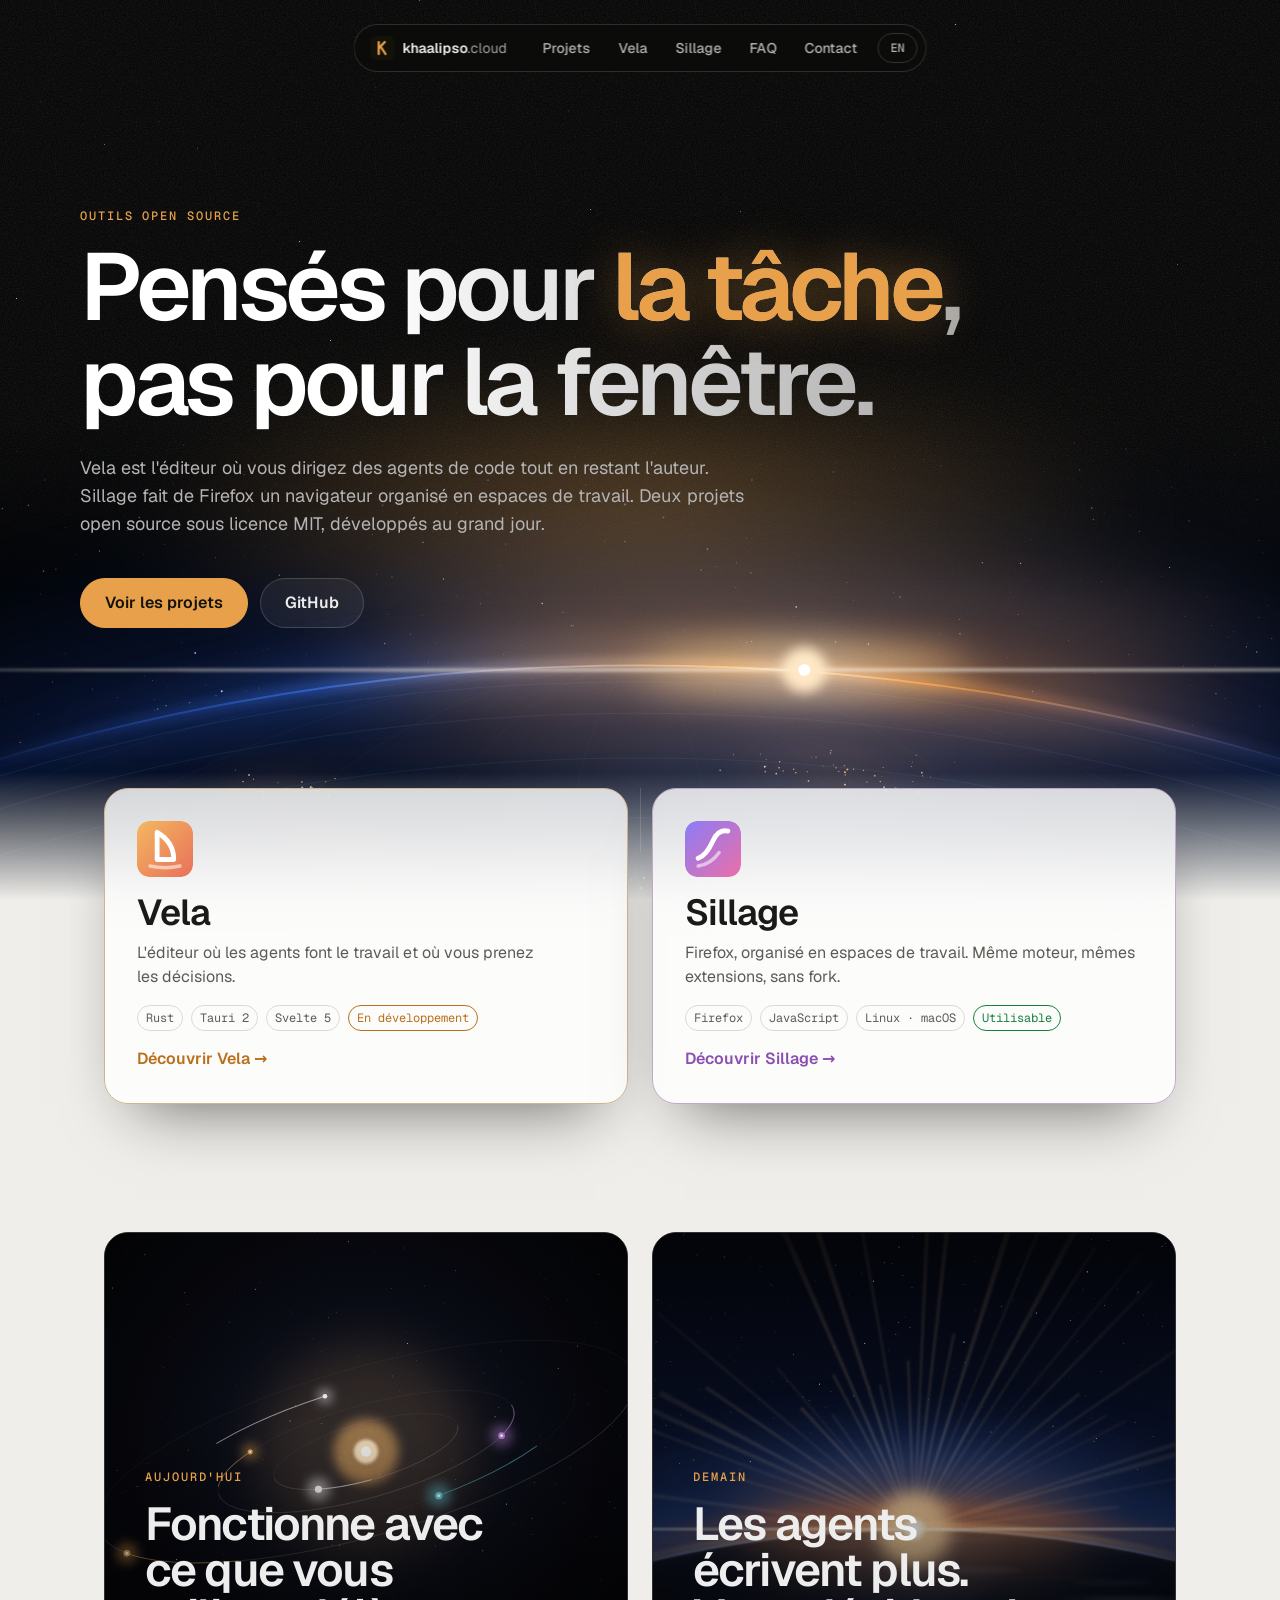
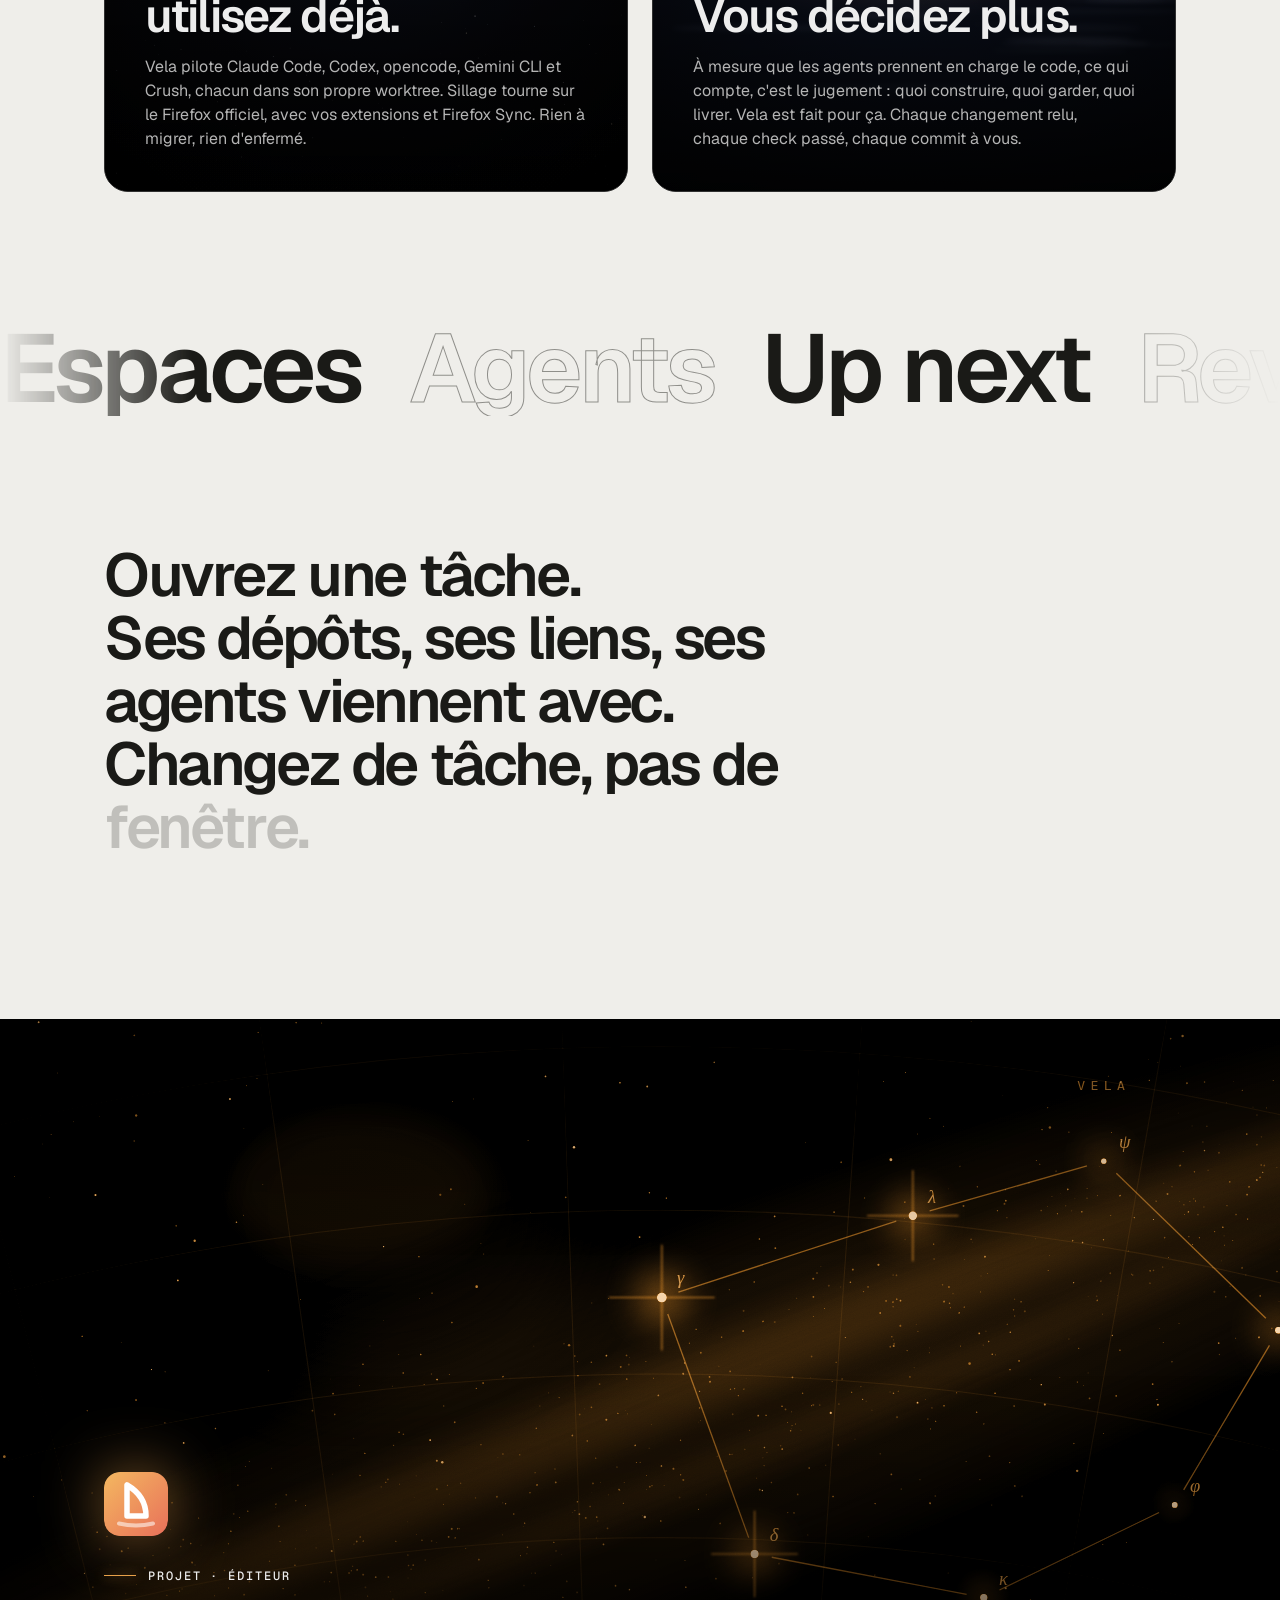
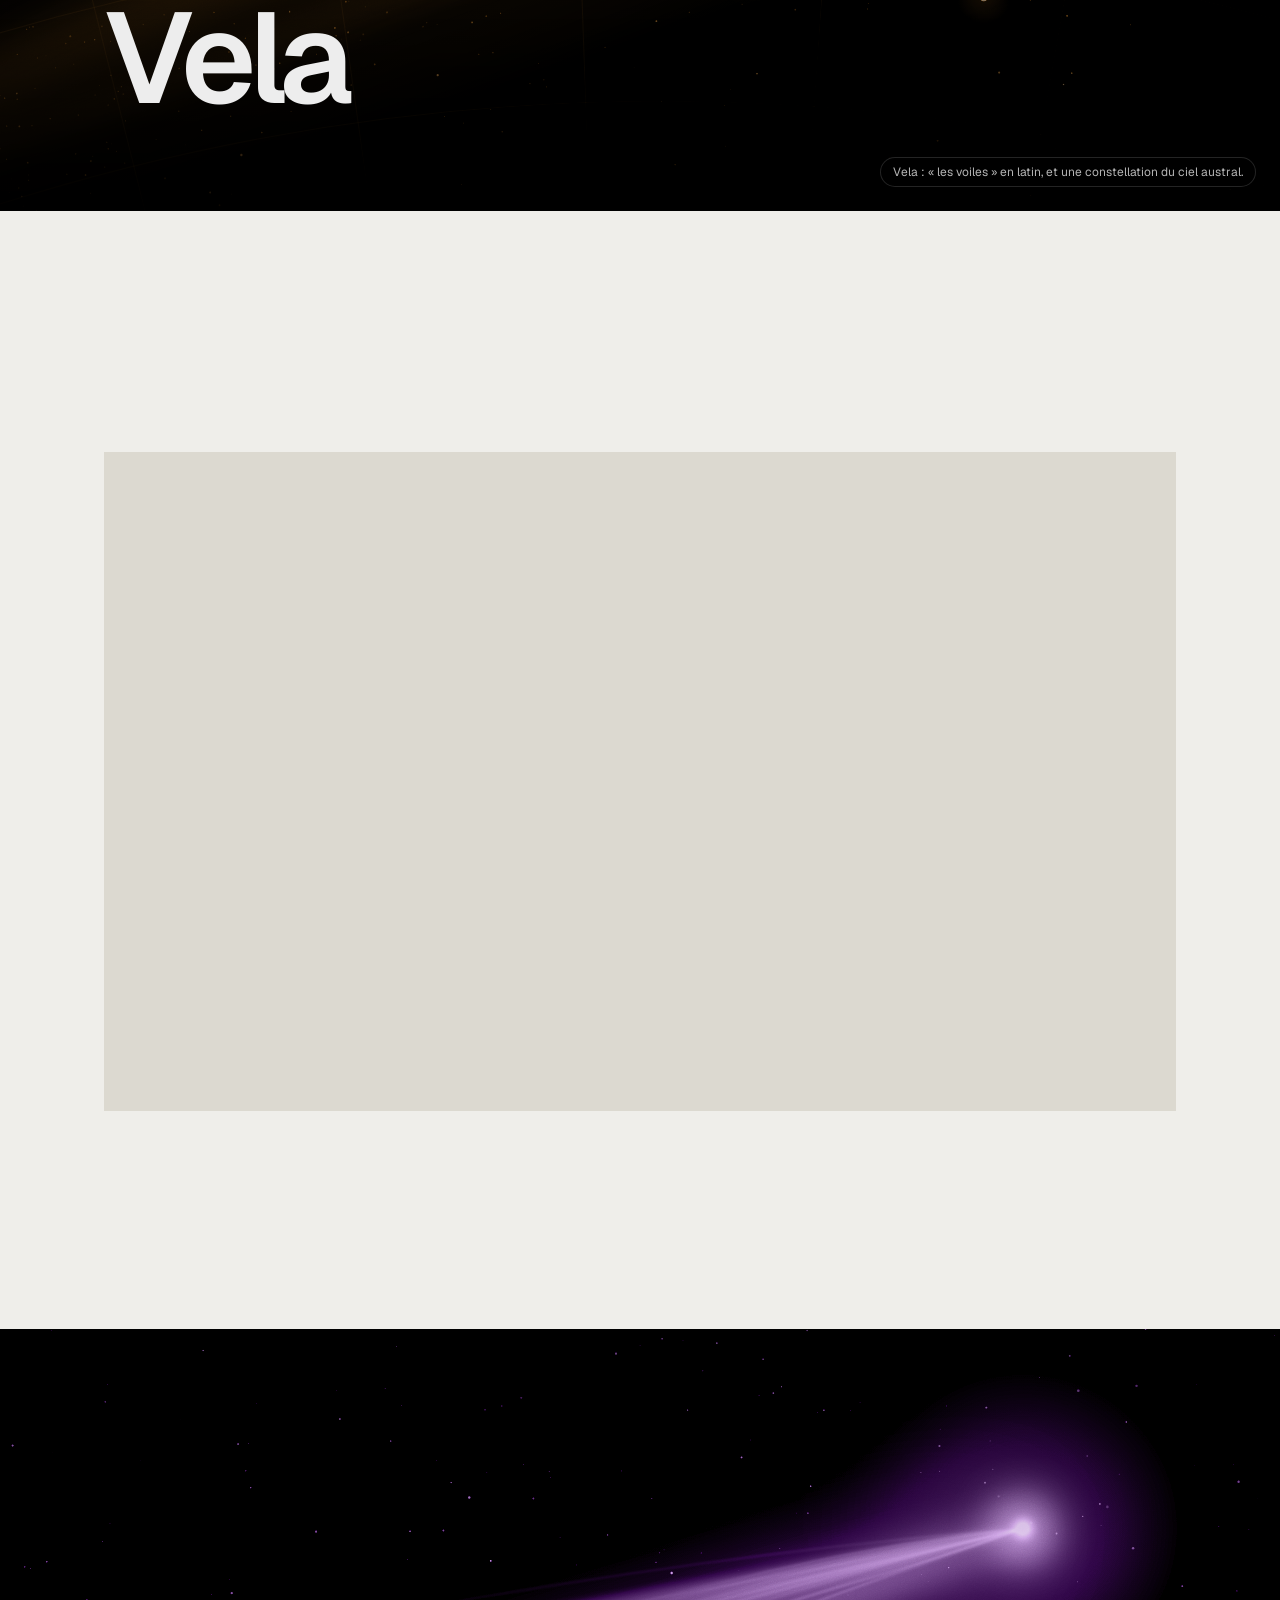
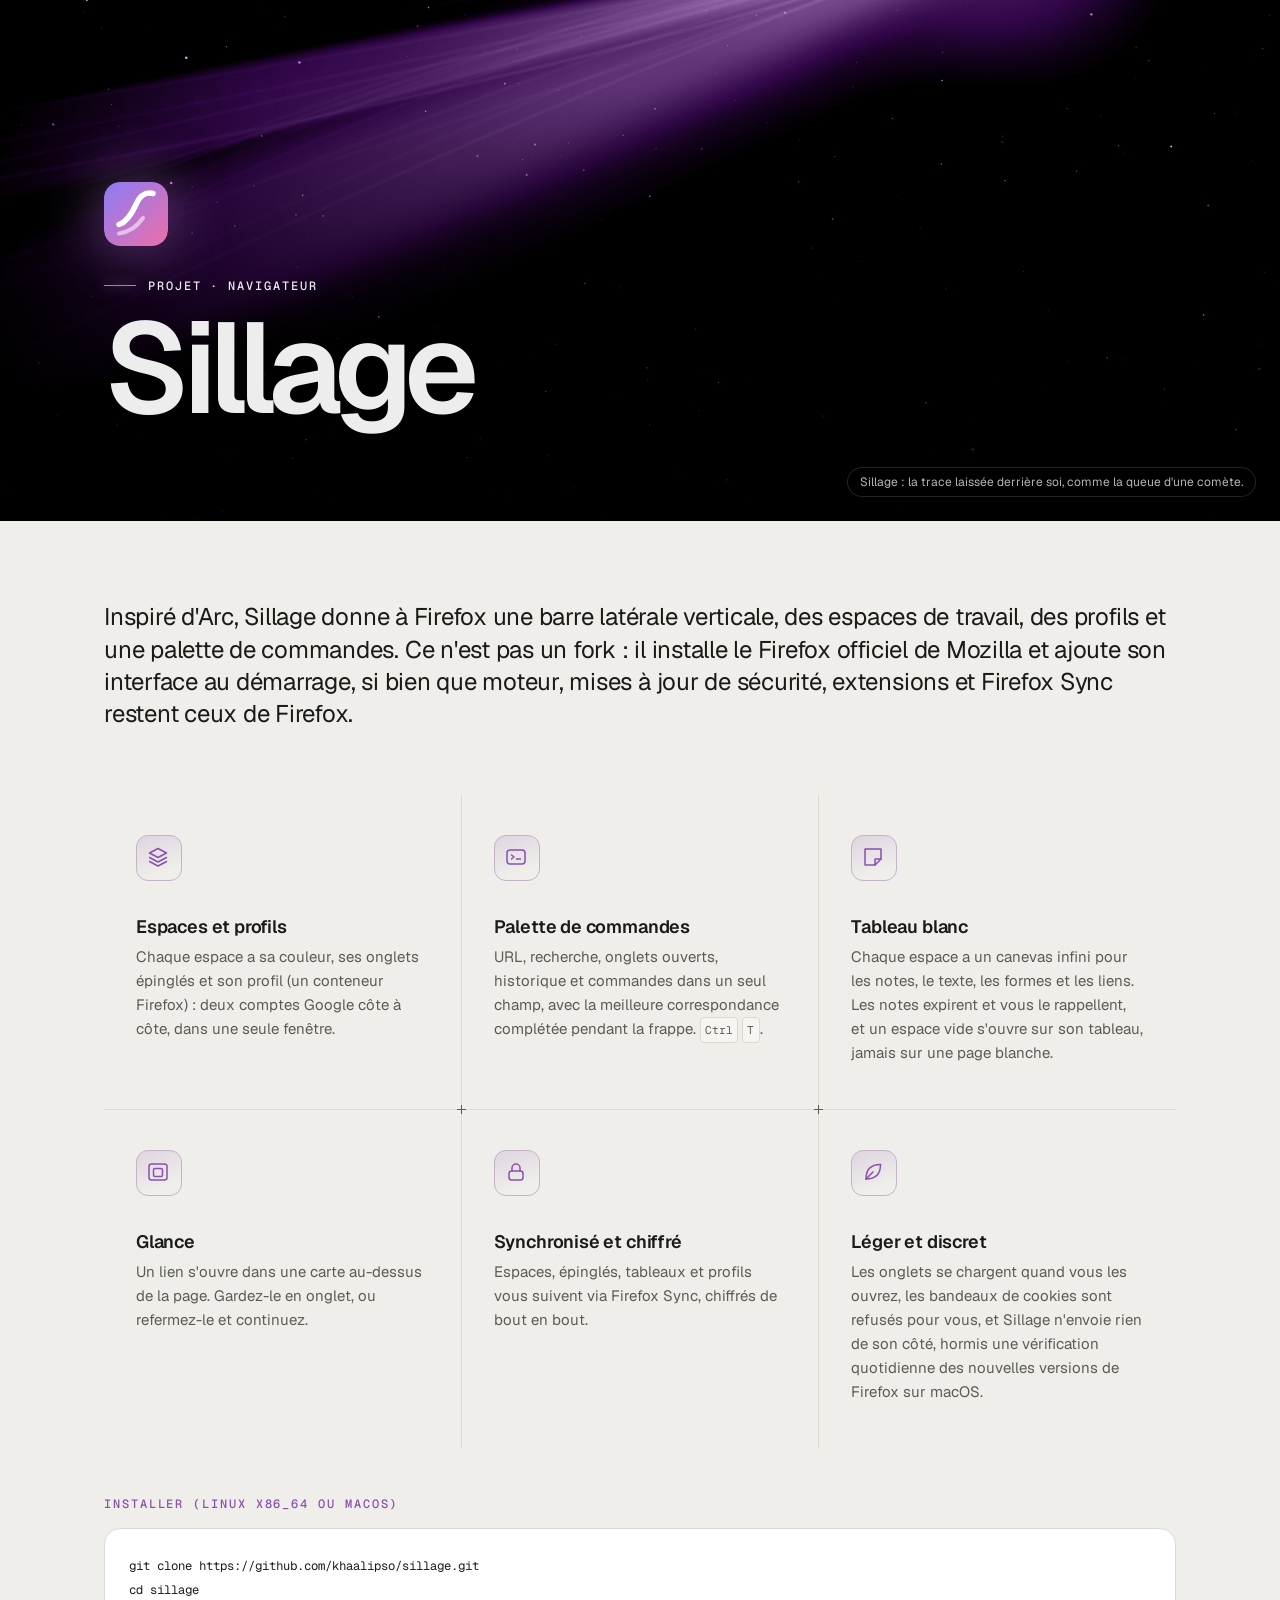
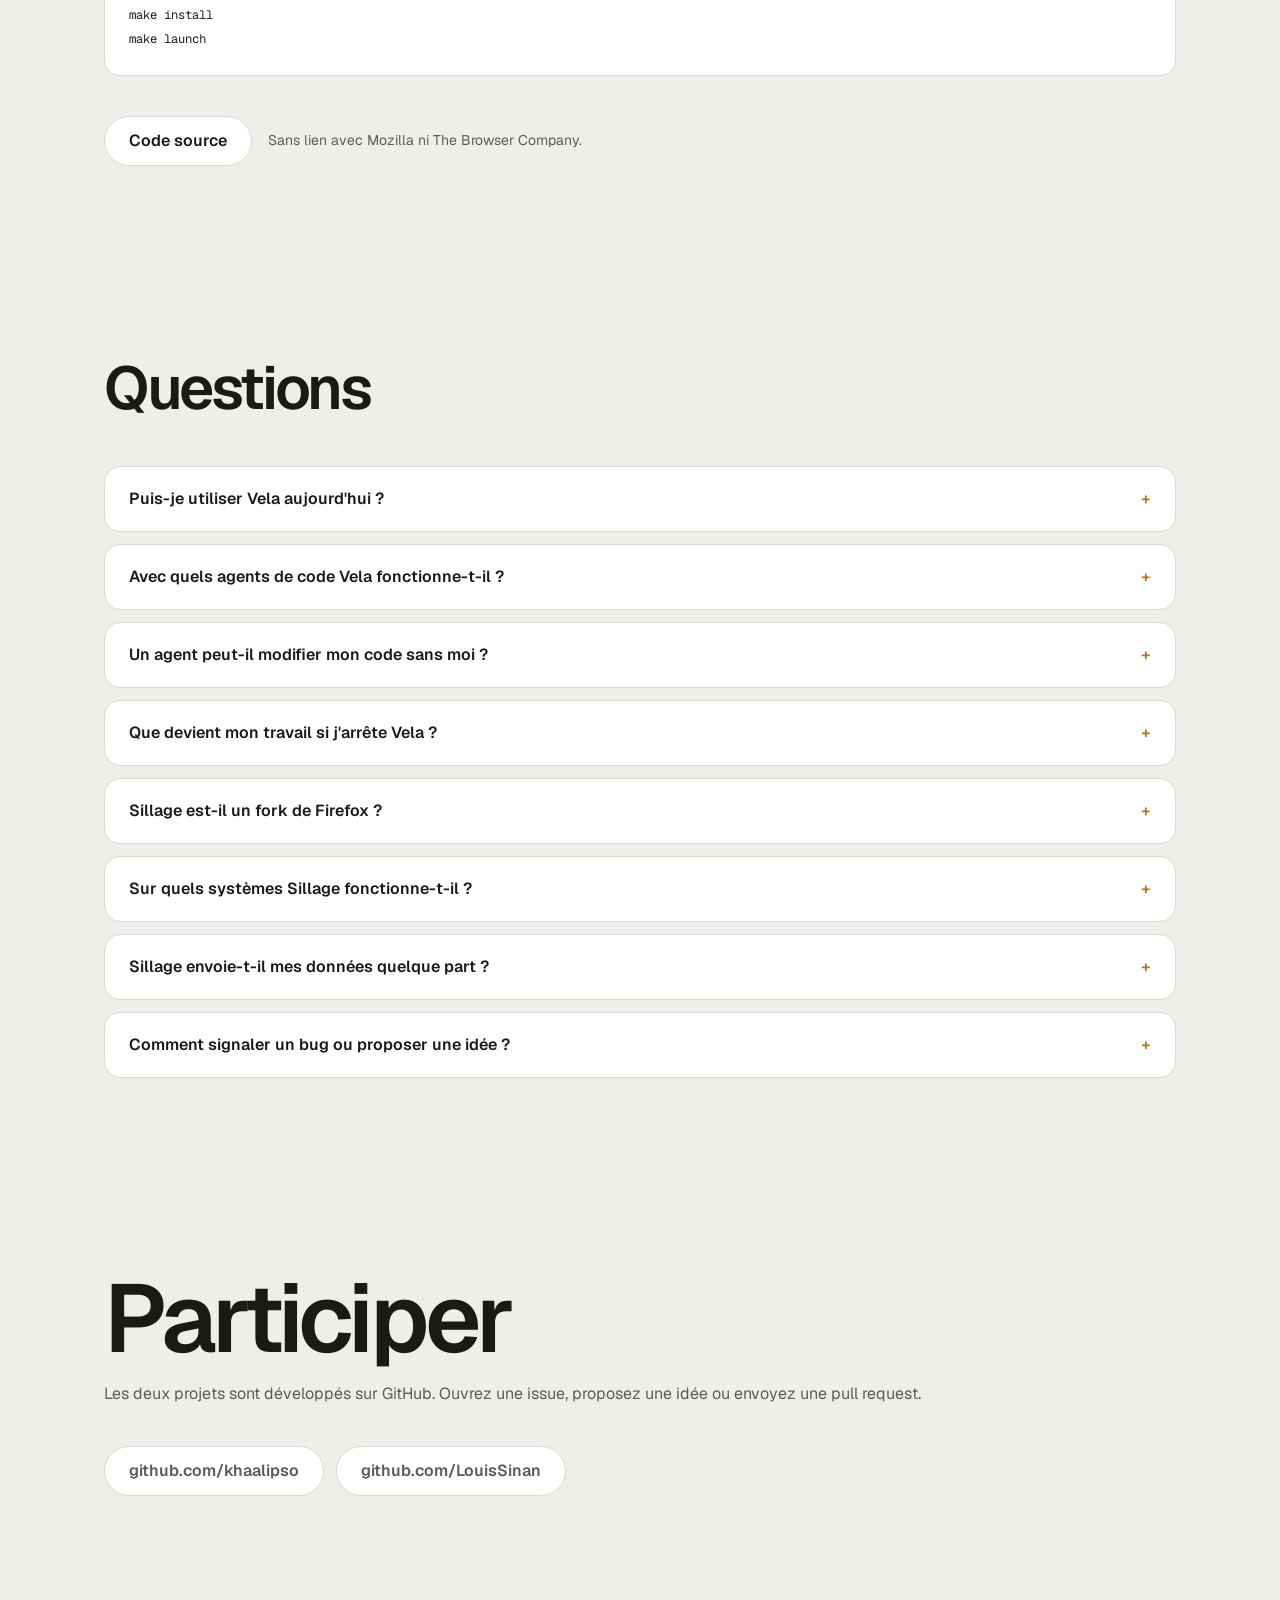
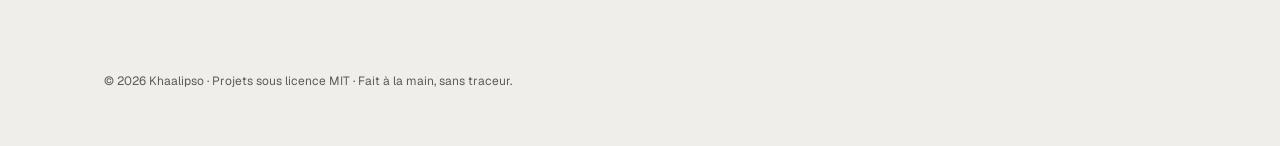
==== fr/index.html @ 31056031 "Site khaalipso.cloud : page EN/FR, 404, styles et assets Co-authored-by: factory-droid[bot] <1389335" ====
<!doctype html>
<html lang="fr">
<head>
  <meta charset="utf-8">
  <meta name="viewport" content="width=device-width, initial-scale=1">
  <title>Khaalipso — Vela et Sillage</title>
  <meta name="description" content="Vela, l'éditeur où vous dirigez des agents de code tout en restant l'auteur, et Sillage, Firefox organisé en espaces de travail. Open source, sous licence MIT.">
  <meta name="color-scheme" content="dark light">
  <meta property="og:title" content="Khaalipso">
  <meta property="og:description" content="Des outils pensés pour la tâche, pas pour la fenêtre.">
  <meta property="og:url" content="https://khaalipso.cloud/fr/">
  <meta property="og:type" content="website">
  <meta property="og:locale" content="fr_FR">
  <link rel="alternate" hreflang="en" href="https://khaalipso.cloud/">
  <link rel="alternate" hreflang="fr" href="https://khaalipso.cloud/fr/">
  <link rel="alternate" hreflang="x-default" href="https://khaalipso.cloud/">
  <link rel="icon" href="../assets/favicon.svg" type="image/svg+xml">
  <link rel="preload" href="../assets/fonts/geist.woff2" as="font" type="font/woff2" crossorigin>
  <link rel="stylesheet" href="../style.css">
  <script src="../assets/motion.js" defer></script>
  <script type="application/ld+json">
  {
    "@context": "https://schema.org",
    "@type": "FAQPage",
    "mainEntity": [
      {
        "@type": "Question",
        "name": "Puis-je utiliser Vela aujourd'hui ?",
        "acceptedAnswer": {
          "@type": "Answer",
          "text": "Pas encore. Vela est en construction et n'a pas de version publiée. Le code source est sur GitHub."
        }
      },
      {
        "@type": "Question",
        "name": "Avec quels agents de code Vela fonctionne-t-il ?",
        "acceptedAnswer": {
          "@type": "Answer",
          "text": "Claude Code, Codex, opencode, Gemini CLI et Crush. Vela pilote ces outils existants et s'occupe de tout ce qu'il y a autour : worktrees, revue, checks et commits."
        }
      },
      {
        "@type": "Question",
        "name": "Un agent peut-il modifier mon code sans moi ?",
        "acceptedAnswer": {
          "@type": "Answer",
          "text": "Non. Les agents travaillent dans leur propre worktree et proposent des hunks. Vous acceptez, rejetez ou modifiez chacun d'eux avant qu'il n'arrive dans le vôtre."
        }
      },
      {
        "@type": "Question",
        "name": "Que devient mon travail si j'arrête Vela ?",
        "acceptedAnswer": {
          "@type": "Answer",
          "text": "Rien n'est perdu. Les espaces sont des branches et des git worktree standards : n'importe quel outil git sait les lire."
        }
      },
      {
        "@type": "Question",
        "name": "Sillage est-il un fork de Firefox ?",
        "acceptedAnswer": {
          "@type": "Answer",
          "text": "Non. Sillage installe un Firefox officiel non modifié et injecte son interface au démarrage. Moteur, mises à jour de sécurité, extensions et Firefox Sync restent ceux de Mozilla."
        }
      },
      {
        "@type": "Question",
        "name": "Sur quels systèmes Sillage fonctionne-t-il ?",
        "acceptedAnswer": {
          "@type": "Answer",
          "text": "Linux x86_64 et macOS."
        }
      },
      {
        "@type": "Question",
        "name": "Sillage envoie-t-il mes données quelque part ?",
        "acceptedAnswer": {
          "@type": "Answer",
          "text": "Vos espaces et tableaux sont stockés dans votre profil Firefox. Sillage ne fait aucune requête réseau propre, hormis les suggestions de votre moteur de recherche par défaut (si elles sont activées dans Firefox), Firefox Sync quand vous êtes connecté et, sur macOS, une vérification quotidienne des nouvelles versions de Firefox."
        }
      },
      {
        "@type": "Question",
        "name": "Comment signaler un bug ou proposer une idée ?",
        "acceptedAnswer": {
          "@type": "Answer",
          "text": "Ouvrez une issue sur khaalipso/vela ou khaalipso/sillage. Les contributions sont les bienvenues."
        }
      }
    ]
  }
  </script>
</head>
<body>
  <a class="skip" href="#projets">Aller aux projets</a>

  <header class="top">
    <a class="brand" href="#" aria-label="Khaalipso, accueil">
      <img src="../assets/favicon.svg" alt="" width="24" height="24">
      <span>khaalipso<span class="dim">.cloud</span></span>
    </a>
    <nav aria-label="Sections">
      <a href="#projets">Projets</a>
      <a href="#vela">Vela</a>
      <a href="#sillage">Sillage</a>
      <a href="#faq">FAQ</a>
      <a href="#contact">Contact</a>
      <a class="lang" href="../" hreflang="en" lang="en" title="Read in English">EN</a>
    </nav>
  </header>

  <main>
    <section class="hero">
      <div class="sky" aria-hidden="true">
        <span class="stars"></span>
        <span class="stars far"></span>
        <picture data-speed=".25">
          <img src="../assets/img/horizon.svg" alt="" width="1920" height="1080" fetchpriority="high" decoding="async">
        </picture>
        <span class="glow"></span>
      </div>
      <div class="hero-copy">
        <p class="eyebrow">Outils open source</p>
        <h1>Pensés pour <em>la tâche</em>, pas pour la fenêtre.</h1>
        <p class="lead">Vela est l'éditeur où vous dirigez des agents de code tout en restant l'auteur. Sillage
          fait de Firefox un navigateur organisé en espaces de travail. Deux projets open source sous
          licence MIT, développés au grand jour.</p>
        <div class="actions">
          <a class="btn primary" href="#projets">Voir les projets</a>
          <a class="btn" href="https://github.com/khaalipso">GitHub</a>
        </div>
      </div>
      <span class="cue" aria-hidden="true"></span>
    </section>

    <section id="projets" class="projects" aria-label="Projets">
      <article class="card vela-card">
        <img src="../assets/vela.svg" alt="" width="56" height="56">
        <div>
          <h2>Vela</h2>
          <p>L'éditeur où les agents font le travail et où vous prenez les décisions.</p>
          <p class="tags"><span>Rust</span><span>Tauri 2</span><span>Svelte 5</span><span class="status">En développement</span></p>
        </div>
        <a class="more" href="#vela">Découvrir Vela <span aria-hidden="true">→</span></a>
      </article>
      <article class="card sillage-card">
        <img src="../assets/sillage.svg" alt="" width="56" height="56">
        <div>
          <h2>Sillage</h2>
          <p>Firefox, organisé en espaces de travail. Même moteur, mêmes extensions, sans fork.</p>
          <p class="tags"><span>Firefox</span><span>JavaScript</span><span>Linux · macOS</span><span class="status ok">Utilisable</span></p>
        </div>
        <a class="more" href="#sillage">Découvrir Sillage <span aria-hidden="true">→</span></a>
      </article>
    </section>

    <section class="duo" aria-label="Aujourd'hui et demain">
      <article class="moment">
        <figure class="shot">
          <picture>
            <img src="../assets/img/orbits.svg" alt="Des petits astres en orbite autour d'un cœur lumineux, chacun sur sa trajectoire" width="1200" height="1200" loading="lazy" decoding="async">
          </picture>
        </figure>
        <div>
          <p class="eyebrow">Aujourd'hui</p>
          <h2>Fonctionne avec ce que vous utilisez déjà.</h2>
          <p>Vela pilote Claude Code, Codex, opencode, Gemini CLI et Crush, chacun dans son propre worktree. Sillage tourne sur le Firefox officiel, avec vos extensions et Firefox Sync. Rien à migrer, rien d'enfermé.</p>
        </div>
      </article>
      <article class="moment">
        <figure class="shot">
          <picture>
            <img src="../assets/img/dawn.svg" alt="Le Soleil se lève sur l'horizon d'une planète, ses rayons en éventail" width="1200" height="1200" loading="lazy" decoding="async">
          </picture>
        </figure>
        <div>
          <p class="eyebrow">Demain</p>
          <h2>Les agents écrivent plus. Vous décidez plus.</h2>
          <p>À mesure que les agents prennent en charge le code, ce qui compte, c'est le jugement&nbsp;: quoi construire, quoi garder, quoi livrer. Vela est fait pour ça. Chaque changement relu, chaque check passé, chaque commit à vous.</p>
        </div>
      </article>
    </section>

    <div class="marquee" aria-hidden="true">
      <div class="track"><span>Espaces</span><span class="outline">Agents</span><span>Up next</span><span class="outline">Revue</span><span>Commits</span><span class="outline">Profils</span><span>Tableau blanc</span><span class="outline">Glance</span><span>Sync</span></div>
      <div class="track"><span>Espaces</span><span class="outline">Agents</span><span>Up next</span><span class="outline">Revue</span><span>Commits</span><span class="outline">Profils</span><span>Tableau blanc</span><span class="outline">Glance</span><span>Sync</span></div>
    </div>

    <section class="tagline" aria-label="Devise">
      <p><span style="--i:0">Ouvrez</span> <span style="--i:1">une</span> <span style="--i:2">tâche.</span><br>
        <span style="--i:3">Ses</span> <span style="--i:4">dépôts,</span> <span style="--i:5">ses</span> <span style="--i:6">liens,</span> <span style="--i:7">ses</span> <span style="--i:8">agents</span> <span style="--i:9">viennent</span> <span style="--i:10">avec.</span><br>
        <span style="--i:11">Changez</span> <span style="--i:12">de</span> <span style="--i:13">tâche,</span> <span style="--i:14">pas</span> <span style="--i:15">de</span> <span style="--i:16">fenêtre.</span></p>
    </section>

    <section id="vela" class="project vela">
      <div class="stage">
        <picture data-speed=".1" aria-hidden="true">
          <img src="../assets/img/vela-sky.svg" alt="" width="1600" height="900" loading="lazy" decoding="async">
        </picture>
        <div class="stage-copy">
          <img src="../assets/vela.svg" alt="" width="64" height="64">
          <p class="eyebrow">Projet · éditeur</p>
          <h2>Vela</h2>
        </div>
        <p class="credit">Vela&nbsp;: «&nbsp;les voiles&nbsp;» en latin, et une constellation du ciel austral.</p>
      </div>

      <p class="lead">Les agents écrivent une part croissante du code. Vela est l'endroit où vous les faites
            travailler&nbsp;: un <strong>espace</strong> par tâche, avec ses dépôts, ses liens et ses
            agents, chacun dans son propre worktree. Ils proposent, vous décidez, et rien n'atteint
            votre code sans vous.</p>

      <ul class="features">
        <li>
          <h3>Les agents proposent, vous décidez</h3>
          <p>Chaque agent travaille dans son propre worktree et propose des hunks. Vous acceptez,
            rejetez ou modifiez chacun&nbsp;: vous restez l'auteur de chaque ligne livrée.</p>
        </li>
        <li>
          <h3>Tous vos agents, un seul cockpit</h3>
          <p>Claude Code, Codex, opencode, Gemini CLI, Crush&nbsp;: gardez ceux que vous utilisez. Vela
            s'occupe de tout ce qu'il y a autour&nbsp;: worktrees, revue, checks, commits.</p>
        </li>
        <li>
          <h3>«&nbsp;Up next&nbsp;»</h3>
          <p>Vela affiche toujours l'action la plus utile&nbsp;: répondre à un agent, relire une
            proposition, committer. <kbd>Entrée</kbd> la lance.</p>
        </li>
        <li>
          <h3>Pensé pour les devs</h3>
          <p>Clavier d'abord&nbsp;: chaque action a sa touche, <kbd>Ctrl</kbd> <kbd>K</kbd> mène partout,
            <kbd>Ctrl</kbd> <kbd>P</kbd> ouvre n'importe quel fichier. Git tourne comme dans votre terminal, avec vos
            hooks et votre config.</p>
        </li>
        <li>
          <h3>Une revue qui vérifie pour vous</h3>
          <p>Fichiers indexés, diff et checks (hooks, lint, types, tests) dans une seule vue. Les
            checks se relancent seuls quand l'index change, et jamais deux fois sur le même arbre.</p>
        </li>
        <li>
          <h3>Des commits qui se lisent</h3>
          <p>Vela propose les commits&nbsp;: type et scope conventionnels déduits du diff, un découpage
            quand un diff en cache trois, le ticket en pied de message.</p>
        </li>
      </ul>

      <p class="links">
        <a class="btn" href="https://github.com/khaalipso/vela">Code source</a>
        <span class="note">En développement actif, pas encore de version publiée. Suivez l'avancée sur GitHub.</span>
      </p>
    </section>

    <section id="sillage" class="project sillage">
      <div class="stage">
        <picture data-speed=".1" aria-hidden="true">
          <img src="../assets/img/comet.svg" alt="" width="1600" height="1000" loading="lazy" decoding="async">
        </picture>
        <div class="stage-copy">
          <img src="../assets/sillage.svg" alt="" width="64" height="64">
          <p class="eyebrow">Projet · navigateur</p>
          <h2>Sillage</h2>
        </div>
        <p class="credit">Sillage&nbsp;: la trace laissée derrière soi, comme la queue d'une comète.</p>
      </div>

      <p class="lead">Inspiré d'Arc, Sillage donne à Firefox une barre latérale verticale, des espaces de
            travail, des profils et une palette de commandes. Ce n'est pas un fork&nbsp;: il installe le
            Firefox officiel de Mozilla et ajoute son interface au démarrage, si bien que moteur, mises
            à jour de sécurité, extensions et Firefox Sync restent ceux de Firefox.</p>

      <ul class="features">
        <li>
          <h3>Espaces et profils</h3>
          <p>Chaque espace a sa couleur, ses onglets épinglés et son profil (un conteneur Firefox)&nbsp;:
            deux comptes Google côte à côte, dans une seule fenêtre.</p>
        </li>
        <li>
          <h3>Palette de commandes</h3>
          <p>URL, recherche, onglets ouverts, historique et commandes dans un seul champ, avec la
            meilleure correspondance complétée pendant la frappe. <kbd>Ctrl</kbd> <kbd>T</kbd>.</p>
        </li>
        <li>
          <h3>Tableau blanc</h3>
          <p>Chaque espace a un canevas infini pour les notes, le texte, les formes et les liens. Les
            notes expirent et vous le rappellent, et un espace vide s'ouvre sur son tableau, jamais sur
            une page blanche.</p>
        </li>
        <li>
          <h3>Glance</h3>
          <p>Un lien s'ouvre dans une carte au-dessus de la page. Gardez-le en onglet, ou refermez-le
            et continuez.</p>
        </li>
        <li>
          <h3>Synchronisé et chiffré</h3>
          <p>Espaces, épinglés, tableaux et profils vous suivent via Firefox Sync, chiffrés de bout en
            bout.</p>
        </li>
        <li>
          <h3>Léger et discret</h3>
          <p>Les onglets se chargent quand vous les ouvrez, les bandeaux de cookies sont refusés pour
            vous, et Sillage n'envoie rien de son côté, hormis une vérification quotidienne des
            nouvelles versions de Firefox sur macOS.</p>
        </li>
      </ul>

      <div class="install">
        <p class="eyebrow">Installer (Linux x86_64 ou macOS)</p>
<pre><code>git clone https://github.com/khaalipso/sillage.git
cd sillage
make install
make launch</code></pre>
      </div>

      <p class="links">
        <a class="btn" href="https://github.com/khaalipso/sillage">Code source</a>
        <span class="note">Sans lien avec Mozilla ni The Browser Company.</span>
      </p>
    </section>

    <section id="faq" class="faq">
      <h2>Questions</h2>
      <div>
        <details>
          <summary>Puis-je utiliser Vela aujourd'hui&nbsp;?</summary>
          <p>Pas encore. Vela est en construction et n'a pas de version publiée. Le code source est sur
            <a href="https://github.com/khaalipso/vela">GitHub</a>.</p>
        </details>
        <details>
          <summary>Avec quels agents de code Vela fonctionne-t-il&nbsp;?</summary>
          <p>Claude Code, Codex, opencode, Gemini CLI et Crush. Vela pilote ces outils existants et
            s'occupe de tout ce qu'il y a autour&nbsp;: worktrees, revue, checks et commits.</p>
        </details>
        <details>
          <summary>Un agent peut-il modifier mon code sans moi&nbsp;?</summary>
          <p>Non. Les agents travaillent dans leur propre worktree et proposent des hunks. Vous
            acceptez, rejetez ou modifiez chacun d'eux avant qu'il n'arrive dans le vôtre.</p>
        </details>
        <details>
          <summary>Que devient mon travail si j'arrête Vela&nbsp;?</summary>
          <p>Rien n'est perdu. Les espaces sont des branches et des <code>git worktree</code> standards&nbsp;:
            n'importe quel outil git sait les lire.</p>
        </details>
        <details>
          <summary>Sillage est-il un fork de Firefox&nbsp;?</summary>
          <p>Non. Sillage installe un Firefox officiel non modifié et injecte son interface au
            démarrage. Moteur, mises à jour de sécurité, extensions et Firefox Sync restent ceux de
            Mozilla.</p>
        </details>
        <details>
          <summary>Sur quels systèmes Sillage fonctionne-t-il&nbsp;?</summary>
          <p>Linux x86_64 et macOS.</p>
        </details>
        <details>
          <summary>Sillage envoie-t-il mes données quelque part&nbsp;?</summary>
          <p>Vos espaces et tableaux sont stockés dans votre profil Firefox. Sillage ne fait aucune
            requête réseau propre, hormis les suggestions de votre moteur de recherche par défaut (si
            elles sont activées dans Firefox), Firefox Sync quand vous êtes connecté et, sur macOS,
            une vérification quotidienne des nouvelles versions de Firefox.</p>
        </details>
        <details>
          <summary>Comment signaler un bug ou proposer une idée&nbsp;?</summary>
          <p>Ouvrez une issue sur <a href="https://github.com/khaalipso/vela">khaalipso/vela</a> ou
            <a href="https://github.com/khaalipso/sillage">khaalipso/sillage</a>. Les contributions
            sont les bienvenues.</p>
        </details>
      </div>
    </section>

    <section id="contact" class="contact">
      <h2>Participer</h2>
      <p>Les deux projets sont développés sur GitHub. Ouvrez une issue, proposez une idée ou envoyez une pull request.</p>
      <p class="actions">
        <a class="btn" href="https://github.com/khaalipso">github.com/khaalipso</a>
        <a class="btn" href="https://github.com/LouisSinan">github.com/LouisSinan</a>
      </p>
    </section>
  </main>

  <footer class="bottom">
    <p>© 2026 Khaalipso · Projets sous licence MIT · Fait à la main, sans traceur.</p>
  </footer>
</body>
</html>
---- style.css ----
@font-face {
  font-family: "Geist";
  src: url("assets/fonts/geist.woff2") format("woff2");
  font-weight: 100 900;
  font-display: swap;
}
@font-face {
  font-family: "Geist Mono";
  src: url("assets/fonts/geist-mono.woff2") format("woff2");
  font-weight: 100 900;
  font-display: swap;
}

:root {
  --bg: #131209;
  --panel: #181818;
  --raised: #1f1f1f;
  --line: #313131;
  --fg: #ededed;
  --muted: #a1a1a1;
  --accent: #e8a14a;
  --vela: #e8a14a;
  --sillage: #b077d0;
  --ok: #4ade80;
  --title-from: #ffffff;
  --title-to: #9b9b9b;
  --ui: "Geist", system-ui, -apple-system, "Segoe UI", sans-serif;
  --code: "Geist Mono", ui-monospace, "SF Mono", Menlo, monospace;
  --radius: 16px;
  --width: 1120px;
  --ease: cubic-bezier(.32, .72, 0, 1);
  --slow: .7s;
  --grain: url("data:image/svg+xml,%3Csvg xmlns='http://www.w3.org/2000/svg' width='160' height='160'%3E%3Cfilter id='n'%3E%3CfeTurbulence type='fractalNoise' baseFrequency='.85' numOctaves='3' stitchTiles='stitch'/%3E%3C/filter%3E%3Crect width='100%25' height='100%25' filter='url(%23n)'/%3E%3C/svg%3E");
}

@media (prefers-color-scheme: light) {
  :root {
    --bg: #efeeea;
    --panel: #ffffff;
    --raised: #f6f5f2;
    --line: #dcd9d0;
    --fg: #1a1a17;
    --muted: #5c5c56;
    --accent: #b8701c;
    --vela: #b8701c;
    --sillage: #8a4fb0;
    --ok: #15803d;
    --title-from: #000000;
    --title-to: #666666;
  }
}

/* Photo stages (hero, project openers, photo cards) are always night scenes. */
.hero, .stage, .moment {
  --bg: #000000;
  --panel: rgb(255 255 255 / .06);
  --raised: rgb(255 255 255 / .1);
  --line: rgb(255 255 255 / .16);
  --fg: #ededed;
  --muted: #b4b4b4;
  --accent: #e8a14a;
  --title-from: #ffffff;
  --title-to: #9b9b9b;
  color: var(--fg);
}

* { box-sizing: border-box; }

html { scroll-behavior: smooth; }

@media (prefers-reduced-motion: reduce) {
  html { scroll-behavior: auto; }
  *, *::before, *::after {
    animation-duration: 0s !important;
    animation-iteration-count: 1 !important;
    transition-duration: 0s !important;
  }
}

body {
  margin: 0;
  overflow-x: hidden;
  background: var(--bg);
  color: var(--fg);
  font: 16px/1.5 var(--ui);
  -webkit-font-smoothing: antialiased;
}

a { color: inherit; }
img { display: block; }
p { text-wrap: pretty; }
h1, h2, h3 { text-wrap: balance; }

code, kbd, pre { font-family: var(--code); font-size: .875em; }

kbd {
  display: inline-block;
  padding: 0 .375em;
  border: 1px solid var(--line);
  border-radius: 4px;
  background: var(--raised);
  font-size: .75em;
}

.skip {
  position: absolute;
  left: -999px;
}
.skip:focus {
  left: 1rem;
  top: 1rem;
  z-index: 20;
  padding: .5rem 1rem;
  background: var(--panel);
  border-radius: 8px;
}

:focus-visible {
  outline: 2px solid var(--accent);
  outline-offset: 3px;
}

/* ---------- Floating nav ---------- */

.top {
  position: fixed;
  top: 1.5rem;
  left: 50%;
  z-index: 10;
  display: flex;
  align-items: center;
  gap: 1.5rem;
  width: max-content;
  max-width: calc(100% - 2rem);
  padding: .5rem .5rem .5rem 1rem;
  border: 1px solid rgb(255 255 255 / .14);
  border-radius: 999px;
  background: rgb(12 12 10 / .72);
  backdrop-filter: blur(20px) saturate(1.4);
  -webkit-backdrop-filter: blur(20px) saturate(1.4);
  color: #ededed;
  translate: -50% 0;
  animation: drop 1.2s var(--ease) .2s both;
}
@keyframes drop {
  from { opacity: 0; translate: -50% -2rem; }
}

.brand {
  display: flex;
  align-items: center;
  gap: .5rem;
  font-size: .875rem;
  font-weight: 600;
  text-decoration: none;
}
.brand img { width: 24px; height: 24px; }
.dim { color: #a1a1a1; font-weight: 400; }

.top nav { display: flex; align-items: center; gap: .25rem; }
.top nav a {
  padding: .25rem .75rem;
  border-radius: 999px;
  color: #b4b4b4;
  font-size: .875rem;
  font-weight: 500;
  line-height: 1.25rem;
  text-decoration: none;
  transition: color var(--slow) var(--ease), background-color var(--slow) var(--ease);
}
.top nav a:hover { color: #ffffff; background: rgb(255 255 255 / .1); }
.top nav .lang {
  margin-left: .25rem;
  border: 1px solid rgb(255 255 255 / .16);
  font-family: var(--code);
  font-size: .75rem;
}
.top nav .lang:hover { border-color: #e8a14a; }

/* Sections sit in a centered column; stages and the marquee run edge to edge. */
main > :not(.hero, .project, .marquee),
.project > :not(.stage),
.bottom {
  max-width: var(--width);
  margin-inline: auto;
  padding-inline: 1.5rem;
}

/* ---------- Shared type ---------- */

.eyebrow {
  margin: 0 0 1rem;
  color: var(--accent);
  font: 500 .75rem/1rem var(--code);
  letter-spacing: .16em;
  text-transform: uppercase;
}

h1 {
  max-width: 15ch;
  margin: 0 0 1.5rem;
  font-size: clamp(3rem, 7.4vw, 6rem);
  font-weight: 600;
  line-height: 1;
  letter-spacing: -.045em;
  background: linear-gradient(90deg, var(--title-from) 30%, var(--title-to));
  -webkit-background-clip: text;
  background-clip: text;
  color: transparent;
}
h1 em {
  font-style: normal;
  color: var(--accent);
  -webkit-text-fill-color: var(--accent);
  text-shadow: 0 0 48px rgb(232 161 74 / .45);
}

h2 {
  margin: 0 0 .5rem;
  font-size: 2.25rem;
  font-weight: 600;
  line-height: 2.5rem;
  letter-spacing: -.03em;
}

h3 { margin: 0 0 .25rem; font-size: 1.125rem; font-weight: 600; line-height: 1.75rem; letter-spacing: -.01em; }

.lead {
  max-width: 680px;
  margin: 0;
  color: var(--muted);
  font-size: 1.125rem;
  line-height: 1.75rem;
}

.actions {
  display: flex;
  flex-wrap: wrap;
  gap: .75rem;
  margin-top: 2.5rem;
}

.btn {
  display: inline-block;
  padding: .75rem 1.5rem;
  border: 1px solid var(--line);
  border-radius: 999px;
  background: var(--panel);
  font-weight: 600;
  text-decoration: none;
  backdrop-filter: blur(12px);
  -webkit-backdrop-filter: blur(12px);
  transition: border-color var(--slow) var(--ease), background-color var(--slow) var(--ease),
    box-shadow var(--slow) var(--ease), transform var(--slow) var(--ease);
}
.btn:hover { border-color: var(--accent); transform: translateY(-2px); }
.btn:active { transform: scale(.98); }
.btn.primary {
  border-color: var(--accent);
  background: var(--accent);
  color: #131209;
  box-shadow: 0 0 0 0 rgb(232 161 74 / 0);
}
.btn.primary:hover {
  background: color-mix(in srgb, var(--accent) 85%, #ffffff);
  box-shadow: 0 8px 40px -8px rgb(232 161 74 / .7);
}

.credit {
  position: absolute;
  right: 1.5rem;
  bottom: 1.5rem;
  z-index: 3;
  max-width: calc(100% - 3rem);
  margin: 0;
  padding: .25rem .75rem;
  border: 1px solid rgb(255 255 255 / .14);
  border-radius: 999px;
  background: rgb(0 0 0 / .4);
  backdrop-filter: blur(12px);
  -webkit-backdrop-filter: blur(12px);
  color: #b4b4b4;
  font: .75rem/1.25rem var(--ui);
}

/* ---------- Hero: sunrise over the Earth ---------- */

.hero {
  position: relative;
  display: grid;
  align-items: center;
  min-height: 100vh;
  min-height: 100svh;
  padding: 8rem 1.5rem 12rem;
  overflow: hidden;
  background: #000000;
  isolation: isolate;
}
.hero::after {
  content: "";
  position: absolute;
  inset: auto 0 0;
  z-index: 2;
  height: 8rem;
  background: linear-gradient(transparent, var(--page, #131209));
  pointer-events: none;
}
@media (prefers-color-scheme: light) {
  .hero::after { --page: #efeeea; }
}

.sky {
  position: absolute;
  inset: 0;
  z-index: -1;
}
.sky::after {
  content: "";
  position: absolute;
  inset: 0;
  background-image: var(--grain);
  mix-blend-mode: overlay;
  opacity: .14;
}
.sky picture {
  position: absolute;
  inset: 46% -6% -14%;
  display: block;
  -webkit-mask-image: linear-gradient(transparent, #000000 30%);
  mask-image: linear-gradient(transparent, #000000 30%);
}
.sky img {
  width: 100%;
  height: 100%;
  object-fit: cover;
  object-position: 50% 32%;
  animation: earthrise 3.2s var(--ease) both, breathe 24s ease-in-out 3.2s infinite alternate;
}
@keyframes earthrise {
  from { opacity: 0; transform: translateY(14%) scale(1.12); filter: brightness(.3); }
}
@keyframes breathe {
  to { transform: scale(1.06); }
}

.glow {
  position: absolute;
  left: 10%;
  right: 10%;
  bottom: 26%;
  height: 34%;
  background: radial-gradient(closest-side, rgb(232 161 74 / .35), transparent);
  filter: blur(40px);
  mix-blend-mode: screen;
  animation: pulse 7s ease-in-out infinite alternate, fade-in 3s var(--ease) 1s both;
}
@keyframes pulse {
  to { opacity: .55; transform: scaleX(1.1); }
}
@keyframes fade-in {
  from { opacity: 0; }
}

.stars {
  position: absolute;
  top: 0;
  left: 0;
  width: 1px;
  height: 1px;
  border-radius: 50%;
  box-shadow:
    1326px 308px rgb(255 255 255/0.9), 197px 148px rgb(255 255 255/0.35), 1497px 1193px rgb(255 255 255/0.35), 2078px 439px rgb(255 255 255/0.35),
    352px 888px rgb(255 255 255/0.9), 286px 492px rgb(255 255 255/0.35), 1738px 121px rgb(255 255 255/0.35), 914px 1291px rgb(255 255 255/0.35),
    1624px 101px rgb(255 255 255/0.5), 190px 1140px rgb(255 255 255/0.5), 1186px 858px rgb(255 255 255/0.5), 482px 1169px rgb(255 255 255/0.7),
    740px 211px rgb(255 255 255/0.5), 1525px 199px rgb(255 255 255/0.35), 244px 1267px rgb(255 255 255/0.5), 2033px 1088px rgb(255 255 255/0.9),
    1286px 953px rgb(255 255 255/0.9), 1481px 613px rgb(255 255 255/0.5), 736px 499px rgb(255 255 255/0.35), 1229px 1075px rgb(255 255 255/0.9),
    1406px 919px rgb(255 255 255/0.7), 299px 241px rgb(255 255 255/0.9), 675px 700px rgb(255 255 255/0.5), 2002px 863px rgb(255 255 255/0.35),
    317px 1142px rgb(255 255 255/0.7), 1393px 717px rgb(255 255 255/0.9), 1868px 140px rgb(255 255 255/0.35), 1105px 970px rgb(255 255 255/0.35),
    248px 634px rgb(255 255 255/0.9), 1165px 790px rgb(255 255 255/0.7), 92px 945px rgb(255 255 255/0.7), 688px 1251px rgb(255 255 255/0.35),
    2022px 120px rgb(255 255 255/0.5), 1177px 264px rgb(255 255 255/0.5), 1629px 800px rgb(255 255 255/0.9), 330px 340px rgb(255 255 255/0.9),
    1645px 1125px rgb(255 255 255/0.7), 560px 881px rgb(255 255 255/0.7), 1701px 734px rgb(255 255 255/0.9), 945px 309px rgb(255 255 255/0.35),
    721px 309px rgb(255 255 255/0.5), 955px 24px rgb(255 255 255/0.9), 746px 538px rgb(255 255 255/0.7), 16px 298px rgb(255 255 255/0.9),
    2189px 756px rgb(255 255 255/0.7), 514px 1055px rgb(255 255 255/0.35), 1870px 1145px rgb(255 255 255/0.9), 1630px 817px rgb(255 255 255/0.9),
    424px 986px rgb(255 255 255/0.9), 254px 390px rgb(255 255 255/0.35), 855px 902px rgb(255 255 255/0.5), 450px 696px rgb(255 255 255/0.35),
    419px 0px rgb(255 255 255/0.5), 2197px 207px rgb(255 255 255/0.7), 104px 144px rgb(255 255 255/0.5), 1541px 304px rgb(255 255 255/0.7),
    1422px 1233px rgb(255 255 255/0.7), 1942px 251px rgb(255 255 255/0.35), 1999px 954px rgb(255 255 255/0.9), 1981px 638px rgb(255 255 255/0.35),
    590px 209px rgb(255 255 255/0.7), 1084px 980px rgb(255 255 255/0.5), 2114px 47px rgb(255 255 255/0.5), 2163px 740px rgb(255 255 255/0.5),
    110px 1081px rgb(255 255 255/0.7), 372px 534px rgb(255 255 255/0.7), 684px 728px rgb(255 255 255/0.5), 2181px 1109px rgb(255 255 255/0.7),
    913px 1255px rgb(255 255 255/0.5), 980px 820px rgb(255 255 255/0.5);
  animation: twinkle 4s ease-in-out infinite alternate, fade-in 2s ease .4s both;
}
.stars.far {
  scale: .7;
  box-shadow:
    818px 1060px rgb(255 255 255/0.3), 1456px 59px rgb(255 255 255/0.2), 1144px 967px rgb(255 255 255/0.3), 793px 1239px rgb(255 255 255/0.3),
    1831px 715px rgb(255 255 255/0.3), 329px 451px rgb(255 255 255/0.2), 929px 962px rgb(255 255 255/0.2), 1383px 418px rgb(255 255 255/0.3),
    7px 981px rgb(255 255 255/0.45), 1409px 173px rgb(255 255 255/0.45), 491px 795px rgb(255 255 255/0.45), 816px 979px rgb(255 255 255/0.2),
    1777px 680px rgb(255 255 255/0.2), 1621px 948px rgb(255 255 255/0.3), 347px 325px rgb(255 255 255/0.2), 520px 56px rgb(255 255 255/0.2),
    1906px 299px rgb(255 255 255/0.45), 1942px 717px rgb(255 255 255/0.2), 536px 43px rgb(255 255 255/0.2), 420px 1078px rgb(255 255 255/0.45),
    570px 888px rgb(255 255 255/0.2), 864px 57px rgb(255 255 255/0.3), 871px 599px rgb(255 255 255/0.45), 985px 1201px rgb(255 255 255/0.3),
    1062px 1114px rgb(255 255 255/0.3), 536px 124px rgb(255 255 255/0.45), 1449px 938px rgb(255 255 255/0.45), 2116px 861px rgb(255 255 255/0.45),
    535px 1089px rgb(255 255 255/0.2), 2144px 1045px rgb(255 255 255/0.2), 1802px 375px rgb(255 255 255/0.45), 16px 306px rgb(255 255 255/0.2),
    579px 969px rgb(255 255 255/0.45), 492px 1139px rgb(255 255 255/0.2), 1335px 1061px rgb(255 255 255/0.45), 1976px 217px rgb(255 255 255/0.45),
    232px 508px rgb(255 255 255/0.2), 1134px 86px rgb(255 255 255/0.2), 2079px 926px rgb(255 255 255/0.45), 114px 129px rgb(255 255 255/0.3),
    1333px 1254px rgb(255 255 255/0.45), 2097px 408px rgb(255 255 255/0.45), 1135px 926px rgb(255 255 255/0.45), 2184px 979px rgb(255 255 255/0.45),
    1014px 1071px rgb(255 255 255/0.3), 829px 916px rgb(255 255 255/0.2), 1706px 249px rgb(255 255 255/0.3), 1810px 647px rgb(255 255 255/0.2),
    985px 877px rgb(255 255 255/0.2), 871px 620px rgb(255 255 255/0.2), 632px 749px rgb(255 255 255/0.2), 1036px 281px rgb(255 255 255/0.3),
    899px 192px rgb(255 255 255/0.3), 1995px 333px rgb(255 255 255/0.45), 916px 330px rgb(255 255 255/0.45), 1767px 1055px rgb(255 255 255/0.3),
    1389px 862px rgb(255 255 255/0.2), 1460px 652px rgb(255 255 255/0.2), 1498px 39px rgb(255 255 255/0.3), 1878px 902px rgb(255 255 255/0.45),
    74px 787px rgb(255 255 255/0.3), 2119px 1277px rgb(255 255 255/0.3), 2098px 131px rgb(255 255 255/0.2), 936px 214px rgb(255 255 255/0.2),
    1087px 556px rgb(255 255 255/0.2), 743px 553px rgb(255 255 255/0.2), 1729px 529px rgb(255 255 255/0.3), 611px 1098px rgb(255 255 255/0.45),
    2025px 669px rgb(255 255 255/0.2), 1143px 117px rgb(255 255 255/0.45), 750px 871px rgb(255 255 255/0.2), 1101px 34px rgb(255 255 255/0.45),
    362px 533px rgb(255 255 255/0.2), 910px 136px rgb(255 255 255/0.3), 498px 929px rgb(255 255 255/0.2), 1389px 1132px rgb(255 255 255/0.3),
    1097px 1273px rgb(255 255 255/0.2), 176px 1079px rgb(255 255 255/0.45), 976px 224px rgb(255 255 255/0.2), 1072px 103px rgb(255 255 255/0.2),
    826px 638px rgb(255 255 255/0.45), 1249px 1087px rgb(255 255 255/0.2), 1187px 912px rgb(255 255 255/0.45), 728px 554px rgb(255 255 255/0.3),
    74px 512px rgb(255 255 255/0.2), 62px 37px rgb(255 255 255/0.45), 2071px 1128px rgb(255 255 255/0.2), 2106px 972px rgb(255 255 255/0.2),
    1831px 217px rgb(255 255 255/0.45), 1770px 1013px rgb(255 255 255/0.45), 1610px 1037px rgb(255 255 255/0.3), 881px 470px rgb(255 255 255/0.3),
    813px 286px rgb(255 255 255/0.3), 1423px 111px rgb(255 255 255/0.2), 58px 144px rgb(255 255 255/0.45), 1046px 882px rgb(255 255 255/0.2),
    226px 173px rgb(255 255 255/0.45), 1560px 1036px rgb(255 255 255/0.45), 1154px 1226px rgb(255 255 255/0.2), 1200px 92px rgb(255 255 255/0.3),
    759px 322px rgb(255 255 255/0.3), 1826px 7px rgb(255 255 255/0.3), 1491px 673px rgb(255 255 255/0.45), 1325px 500px rgb(255 255 255/0.2),
    1267px 446px rgb(255 255 255/0.3), 749px 2px rgb(255 255 255/0.3), 1563px 171px rgb(255 255 255/0.3), 1142px 1029px rgb(255 255 255/0.45),
    823px 508px rgb(255 255 255/0.45), 20px 186px rgb(255 255 255/0.3), 367px 294px rgb(255 255 255/0.3), 170px 806px rgb(255 255 255/0.2),
    1227px 623px rgb(255 255 255/0.45), 953px 173px rgb(255 255 255/0.45), 2167px 317px rgb(255 255 255/0.45), 1595px 667px rgb(255 255 255/0.45),
    2024px 306px rgb(255 255 255/0.3), 592px 89px rgb(255 255 255/0.45), 2101px 1284px rgb(255 255 255/0.3), 2070px 285px rgb(255 255 255/0.45),
    2065px 1164px rgb(255 255 255/0.2), 941px 174px rgb(255 255 255/0.2), 171px 272px rgb(255 255 255/0.45), 1477px 214px rgb(255 255 255/0.3),
    1848px 1143px rgb(255 255 255/0.2), 77px 1282px rgb(255 255 255/0.45), 1001px 1002px rgb(255 255 255/0.3), 13px 935px rgb(255 255 255/0.2),
    2060px 1096px rgb(255 255 255/0.2), 2154px 135px rgb(255 255 255/0.45), 1940px 516px rgb(255 255 255/0.2), 1087px 480px rgb(255 255 255/0.45),
    840px 472px rgb(255 255 255/0.45), 1885px 1011px rgb(255 255 255/0.3), 314px 981px rgb(255 255 255/0.45), 1176px 95px rgb(255 255 255/0.45),
    812px 158px rgb(255 255 255/0.45), 603px 679px rgb(255 255 255/0.3), 1246px 1272px rgb(255 255 255/0.45), 546px 25px rgb(255 255 255/0.3),
    248px 994px rgb(255 255 255/0.3), 407px 445px rgb(255 255 255/0.45), 2005px 595px rgb(255 255 255/0.45), 2115px 584px rgb(255 255 255/0.3),
    1908px 955px rgb(255 255 255/0.2), 816px 638px rgb(255 255 255/0.2), 1937px 35px rgb(255 255 255/0.3), 1879px 156px rgb(255 255 255/0.45),
    1840px 550px rgb(255 255 255/0.3), 859px 431px rgb(255 255 255/0.2), 369px 290px rgb(255 255 255/0.45), 2146px 536px rgb(255 255 255/0.3),
    543px 1235px rgb(255 255 255/0.45), 2083px 572px rgb(255 255 255/0.2), 1495px 473px rgb(255 255 255/0.3), 1991px 807px rgb(255 255 255/0.2),
    651px 7px rgb(255 255 255/0.3), 1846px 830px rgb(255 255 255/0.3), 576px 852px rgb(255 255 255/0.3), 1540px 647px rgb(255 255 255/0.2);
  animation: twinkle 6s ease-in-out 2s infinite alternate-reverse, fade-in 2s ease .8s both;
}
@keyframes twinkle {
  to { opacity: .35; }
}

.hero-copy {
  position: relative;
  z-index: 3;
  width: 100%;
  max-width: var(--width);
  margin: 0 auto;
}
.hero-copy > * { animation: intro 1.4s var(--ease) both; }
.hero-copy > :nth-child(1) { animation-delay: .3s; }
.hero-copy > :nth-child(2) { animation-delay: .45s; }
.hero-copy > :nth-child(3) { animation-delay: .65s; }
.hero-copy > :nth-child(4) { animation-delay: .8s; }
.hero-copy > :nth-child(n+5) { animation-delay: .95s; }
@keyframes intro {
  from { opacity: 0; transform: translateY(3rem); filter: blur(16px); }
}

.cue {
  position: absolute;
  left: 50%;
  bottom: 3rem;
  z-index: 3;
  width: 1px;
  height: 4rem;
  overflow: hidden;
  background: rgb(255 255 255 / .15);
}
.cue::after {
  content: "";
  position: absolute;
  inset: 0;
  background: #e8a14a;
  animation: cue 2.4s var(--ease) 2s infinite;
  translate: 0 -100%;
}
@keyframes cue {
  60%, 100% { translate: 0 100%; }
}

/* ---------- Project cards (overlap the end of the hero) ---------- */

.projects {
  position: relative;
  z-index: 4;
  display: grid;
  grid-template-columns: repeat(auto-fit, minmax(300px, 1fr));
  gap: 1.5rem;
  margin-top: -7rem;
}

.card {
  display: flex;
  flex-direction: column;
  gap: 1rem;
  padding: 2rem;
  border: 1px solid var(--line);
  border-radius: 24px;
  background: color-mix(in srgb, var(--panel) 80%, transparent);
  backdrop-filter: blur(24px);
  -webkit-backdrop-filter: blur(24px);
  box-shadow: 0 32px 64px -32px rgb(0 0 0 / .6);
  transition: border-color var(--slow) var(--ease), transform var(--slow) var(--ease),
    box-shadow var(--slow) var(--ease);
}
.card:hover { transform: translateY(-6px); }
.card img { border-radius: 12px; transition: transform var(--slow) var(--ease); }
.card:hover img { transform: rotate(-6deg) scale(1.08); }
.card p { margin: 0; color: var(--muted); }
.card .more {
  margin-top: auto;
  font-weight: 600;
  text-decoration: none;
}
.card .more span {
  display: inline-block;
  transition: transform var(--slow) var(--ease);
}
.card .more:hover span { transform: translateX(6px); }
.vela-card { border-color: color-mix(in srgb, var(--vela) 35%, var(--line)); }
.vela-card:hover { border-color: var(--vela); box-shadow: 0 32px 80px -32px color-mix(in srgb, var(--vela) 60%, transparent); }
.vela-card .more { color: var(--vela); }
.sillage-card { border-color: color-mix(in srgb, var(--sillage) 35%, var(--line)); }
.sillage-card:hover { border-color: var(--sillage); box-shadow: 0 32px 80px -32px color-mix(in srgb, var(--sillage) 60%, transparent); }
.sillage-card .more { color: var(--sillage); }

.tags {
  display: flex;
  flex-wrap: wrap;
  gap: .5rem;
  margin-top: 1rem !important;
}
.tags span {
  padding: 0 .5rem;
  border: 1px solid var(--line);
  border-radius: 999px;
  font: .75rem/1.5rem var(--code);
}
.tags .status { border-color: var(--accent); color: var(--accent); }
.tags .status.ok { border-color: var(--ok); color: var(--ok); }

/* ---------- Now and next: photo cards ---------- */

.duo {
  display: grid;
  grid-template-columns: repeat(auto-fit, minmax(300px, 1fr));
  gap: 1.5rem;
  padding-top: 8rem;
  padding-bottom: 2rem;
}
.moment {
  position: relative;
  display: flex;
  align-items: flex-end;
  min-height: 560px;
  overflow: hidden;
  border: 1px solid #313131;
  border-radius: 24px;
  background: #000000;
  isolation: isolate;
  transition: transform 1s var(--ease), box-shadow 1s var(--ease);
}
.moment:hover {
  transform: translateY(-8px);
  box-shadow: 0 40px 80px -40px rgb(232 161 74 / .45);
}
.moment .shot {
  position: absolute;
  inset: 0;
  z-index: -1;
  margin: 0;
}
.moment .shot picture { display: block; height: 100%; }
.moment .shot img {
  width: 100%;
  height: 100%;
  object-fit: cover;
  transition: transform 1.6s var(--ease), filter 1.6s var(--ease);
  filter: saturate(.9) brightness(.9);
}
.moment:hover .shot img { transform: scale(1.08); filter: saturate(1.15) brightness(1); }
.moment .shot::after {
  content: "";
  position: absolute;
  inset: 0;
  background: linear-gradient(transparent 35%, rgb(0 0 0 / .92));
}
/* A light sweep crosses the card on hover. */
.moment::after {
  content: "";
  position: absolute;
  inset: 0;
  z-index: 1;
  background: linear-gradient(105deg, transparent 40%, rgb(255 255 255 / .14) 50%, transparent 60%);
  translate: -100% 0;
  pointer-events: none;
}
.moment:hover::after { translate: 100% 0; transition: translate 1.4s var(--ease); }
.moment > div { position: relative; z-index: 2; padding: 2.5rem; }
.moment h2 {
  font-size: clamp(2.25rem, 3.6vw, 3rem);
  line-height: 1;
  letter-spacing: -.04em;
}
.moment p:last-child { max-width: 44ch; margin: 1rem 0 0; color: var(--muted); }

/* ---------- Marquee ---------- */

.marquee {
  display: flex;
  overflow: hidden;
  padding: 6rem 0 0;
  -webkit-mask-image: linear-gradient(90deg, transparent, #000000 15%, #000000 85%, transparent);
  mask-image: linear-gradient(90deg, transparent, #000000 15%, #000000 85%, transparent);
  user-select: none;
}
.track {
  display: flex;
  flex: none;
  gap: 3rem;
  padding-right: 3rem;
  animation: scroll 40s linear infinite;
}
.track span {
  font-size: clamp(3rem, 8vw, 6rem);
  font-weight: 600;
  line-height: 1;
  letter-spacing: -.04em;
  white-space: nowrap;
}
.track .outline {
  color: transparent;
  -webkit-text-stroke: 1px color-mix(in srgb, var(--fg) 45%, transparent);
}
.marquee:hover .track { animation-play-state: paused; }
@keyframes scroll {
  to { transform: translateX(-100%); }
}

/* ---------- Tagline: words light up as you read ---------- */

.tagline { padding-top: 8rem; padding-bottom: 10rem; }
.tagline p {
  max-width: 820px;
  margin: 0;
  font-size: clamp(2.25rem, 5.4vw, 3.75rem);
  font-weight: 600;
  line-height: 1.05;
  letter-spacing: -.04em;
  text-wrap: balance;
}
.tagline.lit span {
  color: color-mix(in srgb, var(--fg) 22%, transparent);
  transition: color 1s var(--ease);
}
.tagline.lit span.on { color: var(--fg); }

/* ---------- Project stages ---------- */

.project { padding-bottom: 8rem; scroll-margin-top: 0; }
.vela { --tint: var(--vela); --hue: #e8a14a; }
.sillage { --tint: var(--sillage); --hue: #b077d0; }

.stage {
  position: relative;
  display: flex;
  align-items: flex-end;
  min-height: 88vh;
  min-height: 88svh;
  overflow: hidden;
  background: #000000;
  isolation: isolate;
}
.stage picture {
  position: absolute;
  inset: -12% 0;
  z-index: -2;
  display: block;
}
.stage picture img {
  width: 100%;
  height: 100%;
  object-fit: cover;
  filter: grayscale(1) contrast(1.2) brightness(.85);
  transition: filter 1.6s var(--ease);
}
.stage:hover picture img { filter: grayscale(.4) contrast(1.15) brightness(.95); }
/* Duotone in the project color, then grain and a floor for the type. */
.stage::before {
  content: "";
  position: absolute;
  inset: 0;
  z-index: -1;
  background: var(--hue);
  mix-blend-mode: color;
  opacity: .75;
}
.stage::after {
  content: "";
  position: absolute;
  inset: 0;
  z-index: -1;
  background: linear-gradient(rgb(0 0 0 / .35), transparent 30%, transparent 45%, rgb(0 0 0 / .9));
}
.stage picture::after,
.moment .shot::before {
  content: "";
  position: absolute;
  inset: 0;
  z-index: 1;
  background-image: var(--grain);
  mix-blend-mode: overlay;
  opacity: .18;
  pointer-events: none;
}
.stage-copy {
  width: 100%;
  max-width: var(--width);
  margin: 0 auto;
  padding: 0 1.5rem 6rem;
}
.stage-copy img {
  margin-bottom: 2rem;
  border-radius: 16px;
  filter: none;
  box-shadow: 0 0 64px -8px var(--hue);
}
.stage .eyebrow { display: flex; align-items: center; gap: .75rem; color: #ededed; }
.stage .eyebrow::before {
  content: "";
  width: 2rem;
  height: 1px;
  background: var(--hue);
  box-shadow: 0 0 12px var(--hue);
}
.stage h2 {
  margin: 0;
  font-size: clamp(5rem, 17vw, 8rem);
  font-weight: 600;
  line-height: .9;
  letter-spacing: -.06em;
}

.project > .lead {
  margin-top: 5rem;
  color: var(--fg);
  font-size: clamp(1.25rem, 2.2vw, 1.5rem);
  line-height: 1.35;
  letter-spacing: -.01em;
}
.project > .lead strong { color: var(--tint); }

/* Feature grid: hairline dividers, a glyph per feature, crosshairs where the lines meet. */
.features {
  display: grid;
  grid-template-columns: repeat(auto-fit, minmax(300px, 1fr));
  gap: 1px;
  margin-top: 4rem;
  margin-bottom: 0;
  padding: 0 1.5rem;
  background: var(--line) content-box;
  list-style: none;
}
.features li {
  position: relative;
  padding: 2.5rem 2rem 2.75rem;
  background: var(--bg);
  transition: background-color var(--slow) var(--ease);
}
.features li:hover {
  background: linear-gradient(color-mix(in srgb, var(--tint) 6%, var(--bg)), var(--bg) 70%);
}
/* The chip, then the glyph drawn in the project color on top of it. */
.features li::before {
  content: "";
  display: block;
  width: 2.75rem;
  height: 2.75rem;
  margin-bottom: 2rem;
  border: 1px solid color-mix(in srgb, var(--tint) 28%, var(--line));
  border-radius: 12px;
  background: linear-gradient(160deg, color-mix(in srgb, var(--tint) 16%, transparent), transparent 75%);
  transition: border-color var(--slow) var(--ease), transform var(--slow) var(--ease);
}
.features li:hover::before { border-color: var(--tint); transform: translateY(-2px); }
.features h3::before {
  content: "";
  position: absolute;
  top: calc(2.5rem + .625rem);
  left: calc(2rem + .625rem);
  width: 1.5rem;
  height: 1.5rem;
  background: var(--tint);
  -webkit-mask: var(--glyph) center / contain no-repeat;
  mask: var(--glyph) center / contain no-repeat;
  transition: transform var(--slow) var(--ease);
}
.features li:hover h3::before { transform: translateY(-2px); }
.features p { margin: 0; color: var(--muted); font-size: .9375rem; line-height: 1.5rem; }
@media (min-width: 1000px) {
  .features li:nth-child(-n+2)::after {
    content: "";
    position: absolute;
    right: -5px;
    bottom: -5px;
    z-index: 1;
    width: 9px;
    height: 9px;
    background:
      linear-gradient(var(--muted), var(--muted)) center / 1px 100% no-repeat,
      linear-gradient(var(--muted), var(--muted)) center / 100% 1px no-repeat;
  }
}
.vela .features li:nth-child(1) { --glyph: url("data:image/svg+xml,%3Csvg xmlns='http://www.w3.org/2000/svg' viewBox='0 0 24 24' fill='none' stroke='black' stroke-width='1.5' stroke-linecap='round' stroke-linejoin='round'%3E%3Cpath d='M4 6h11M4 10.5h8M4 15h5'/%3E%3Ccircle cx='17' cy='16.5' r='4'/%3E%3Cpath d='M15.2 16.6l1.3 1.3 2.4-2.6'/%3E%3C/svg%3E"); }
.vela .features li:nth-child(2) { --glyph: url("data:image/svg+xml,%3Csvg xmlns='http://www.w3.org/2000/svg' viewBox='0 0 24 24' fill='none' stroke='black' stroke-width='1.5' stroke-linecap='round' stroke-linejoin='round'%3E%3Ccircle cx='12' cy='12' r='2.5'/%3E%3Cellipse cx='12' cy='12' rx='9.5' ry='4' transform='rotate%28-25 12 12%29'/%3E%3Ccircle cx='19.5' cy='8.6' r='1.4'/%3E%3C/svg%3E"); }
.vela .features li:nth-child(3) { --glyph: url("data:image/svg+xml,%3Csvg xmlns='http://www.w3.org/2000/svg' viewBox='0 0 24 24' fill='none' stroke='black' stroke-width='1.5' stroke-linecap='round' stroke-linejoin='round'%3E%3Cpath d='M20 5v7a3 3 0 0 1-3 3H5'/%3E%3Cpath d='M9 11l-4 4 4 4'/%3E%3C/svg%3E"); }
.vela .features li:nth-child(4) { --glyph: url("data:image/svg+xml,%3Csvg xmlns='http://www.w3.org/2000/svg' viewBox='0 0 24 24' fill='none' stroke='black' stroke-width='1.5' stroke-linecap='round' stroke-linejoin='round'%3E%3Crect x='3' y='6' width='18' height='12' rx='2.5'/%3E%3Cpath d='M7 10h.01M10.5 10h.01M14 10h.01M17 10h.01M8 14h8'/%3E%3C/svg%3E"); }
.vela .features li:nth-child(5) { --glyph: url("data:image/svg+xml,%3Csvg xmlns='http://www.w3.org/2000/svg' viewBox='0 0 24 24' fill='none' stroke='black' stroke-width='1.5' stroke-linecap='round' stroke-linejoin='round'%3E%3Cpath d='M4 6h9M4 12h9M4 18h5'/%3E%3Cpath d='M14 17l2.5 2.5L21 15'/%3E%3C/svg%3E"); }
.vela .features li:nth-child(6) { --glyph: url("data:image/svg+xml,%3Csvg xmlns='http://www.w3.org/2000/svg' viewBox='0 0 24 24' fill='none' stroke='black' stroke-width='1.5' stroke-linecap='round' stroke-linejoin='round'%3E%3Ccircle cx='12' cy='12' r='3.5'/%3E%3Cpath d='M3 12h5.5M15.5 12H21'/%3E%3C/svg%3E"); }
.sillage .features li:nth-child(1) { --glyph: url("data:image/svg+xml,%3Csvg xmlns='http://www.w3.org/2000/svg' viewBox='0 0 24 24' fill='none' stroke='black' stroke-width='1.5' stroke-linecap='round' stroke-linejoin='round'%3E%3Cpath d='M12 3.5l8.5 4.5-8.5 4.5L3.5 8z'/%3E%3Cpath d='M3.5 12.5l8.5 4.5 8.5-4.5'/%3E%3Cpath d='M3.5 16.5l8.5 4.5 8.5-4.5'/%3E%3C/svg%3E"); }
.sillage .features li:nth-child(2) { --glyph: url("data:image/svg+xml,%3Csvg xmlns='http://www.w3.org/2000/svg' viewBox='0 0 24 24' fill='none' stroke='black' stroke-width='1.5' stroke-linecap='round' stroke-linejoin='round'%3E%3Crect x='3' y='5' width='18' height='14' rx='3'/%3E%3Cpath d='M7.5 10l2.5 2-2.5 2M12.5 14h4'/%3E%3C/svg%3E"); }
.sillage .features li:nth-child(3) { --glyph: url("data:image/svg+xml,%3Csvg xmlns='http://www.w3.org/2000/svg' viewBox='0 0 24 24' fill='none' stroke='black' stroke-width='1.5' stroke-linecap='round' stroke-linejoin='round'%3E%3Cpath d='M4 4h16v10l-6 6H4z'/%3E%3Cpath d='M14 20v-6h6'/%3E%3C/svg%3E"); }
.sillage .features li:nth-child(4) { --glyph: url("data:image/svg+xml,%3Csvg xmlns='http://www.w3.org/2000/svg' viewBox='0 0 24 24' fill='none' stroke='black' stroke-width='1.5' stroke-linecap='round' stroke-linejoin='round'%3E%3Crect x='3' y='4' width='18' height='16' rx='2.5'/%3E%3Crect x='7.5' y='8.5' width='9' height='8' rx='1.5'/%3E%3C/svg%3E"); }
.sillage .features li:nth-child(5) { --glyph: url("data:image/svg+xml,%3Csvg xmlns='http://www.w3.org/2000/svg' viewBox='0 0 24 24' fill='none' stroke='black' stroke-width='1.5' stroke-linecap='round' stroke-linejoin='round'%3E%3Crect x='5' y='11' width='14' height='9' rx='2.5'/%3E%3Cpath d='M8 11V8a4 4 0 0 1 8 0v3'/%3E%3C/svg%3E"); }
.sillage .features li:nth-child(6) { --glyph: url("data:image/svg+xml,%3Csvg xmlns='http://www.w3.org/2000/svg' viewBox='0 0 24 24' fill='none' stroke='black' stroke-width='1.5' stroke-linecap='round' stroke-linejoin='round'%3E%3Cpath d='M19.5 4.5C10 4.5 5 9.5 5 19'/%3E%3Cpath d='M19.5 4.5c0 9.5-5 14.5-14.5 14.5'/%3E%3Cpath d='M5 19l7-7'/%3E%3C/svg%3E"); }

.install { margin-top: 3rem; }
.install .eyebrow { color: var(--tint); }
pre {
  margin: 0;
  padding: 1.5rem;
  overflow-x: auto;
  border: 1px solid var(--line);
  border-radius: var(--radius);
  background: var(--panel);
  line-height: 1.75;
}

.links {
  display: flex;
  flex-wrap: wrap;
  align-items: center;
  gap: 1rem;
  margin-top: 2.5rem;
  margin-bottom: 0;
}
.note { color: var(--muted); font-size: .875rem; }

/* ---------- FAQ ---------- */

.faq {
  padding-top: 4rem;
  padding-bottom: 6rem;
  scroll-margin-top: 5rem;
}
.faq > h2 { font-size: clamp(2.25rem, 5vw, 3.75rem); line-height: 1; letter-spacing: -.04em; }
.faq > div {
  display: grid;
  gap: .75rem;
  margin-top: 3rem;
}
.faq details {
  border: 1px solid var(--line);
  border-radius: var(--radius);
  background: var(--panel);
  transition: border-color var(--slow) var(--ease);
}
.faq details:hover, .faq details[open] { border-color: var(--accent); }
.faq summary {
  display: flex;
  justify-content: space-between;
  gap: 1rem;
  padding: 1.25rem 1.5rem;
  border-radius: var(--radius);
  cursor: pointer;
  font-weight: 600;
  list-style: none;
}
.faq summary::-webkit-details-marker { display: none; }
.faq summary::after {
  content: "+";
  color: var(--accent);
  font-family: var(--code);
  transition: transform var(--slow) var(--ease);
}
.faq details[open] summary::after { transform: rotate(45deg); }
.faq details p {
  max-width: 680px;
  margin: 0;
  padding: 0 1.5rem 1.5rem;
  color: var(--muted);
}

/* ---------- Contact, footer ---------- */

.contact {
  padding-top: 6rem;
  padding-bottom: 8rem;
  scroll-margin-top: 5rem;
}
.contact > h2 { font-size: clamp(3rem, 9vw, 6rem); line-height: 1; letter-spacing: -.05em; }
.contact p { color: var(--muted); }

.bottom {
  padding-top: 2rem;
  padding-bottom: 3rem;
  color: var(--muted);
  font-size: .75rem;
}
.bottom p { margin: 0 0 .5rem; }

/* ---------- Scroll reveals (classes set by assets/motion.js) ---------- */

.reveal {
  opacity: 0;
  transform: translateY(4rem);
  filter: blur(12px);
  transition: opacity 1s var(--ease), transform 1.2s var(--ease), filter 1s var(--ease);
  transition-delay: calc(var(--d, 0) * 120ms);
}
.reveal.in { opacity: 1; transform: none; filter: none; }
.reveal.in:hover { transition-delay: 0s; }
.card.reveal.in:hover { transform: translateY(-6px); }
.moment.reveal.in:hover { transform: translateY(-8px); }

/* ---------- Not found ---------- */

.lost .lead + .lead { margin-top: 1rem; }

@media (max-width: 640px) {
  .top { gap: .5rem; padding-left: .75rem; }
  .brand > span { display: none; }
  .top nav a { padding: .25rem .5rem; }
  .top nav a[href="#projects"],
  .top nav a[href="#projets"] { display: none; }
  .hero { padding: 7rem 1.5rem 10rem; align-items: start; }
  .sky picture { inset: 62% -40% -6%; }
  .projects { margin-top: -5rem; }
  .duo { padding-top: 5rem; }
  .moment { min-height: 480px; }
  .moment > div { padding: 2rem 1.5rem; }
  .stage { min-height: 70svh; }
  .stage-copy { padding-bottom: 4.5rem; }
  .stage .credit { left: 1.5rem; right: auto; border-radius: 12px; }
  .project > .lead { margin-top: 3rem; }
  .tagline { padding-top: 5rem; padding-bottom: 6rem; }
  .faq, .contact { padding-top: 4rem; padding-bottom: 4rem; }
}
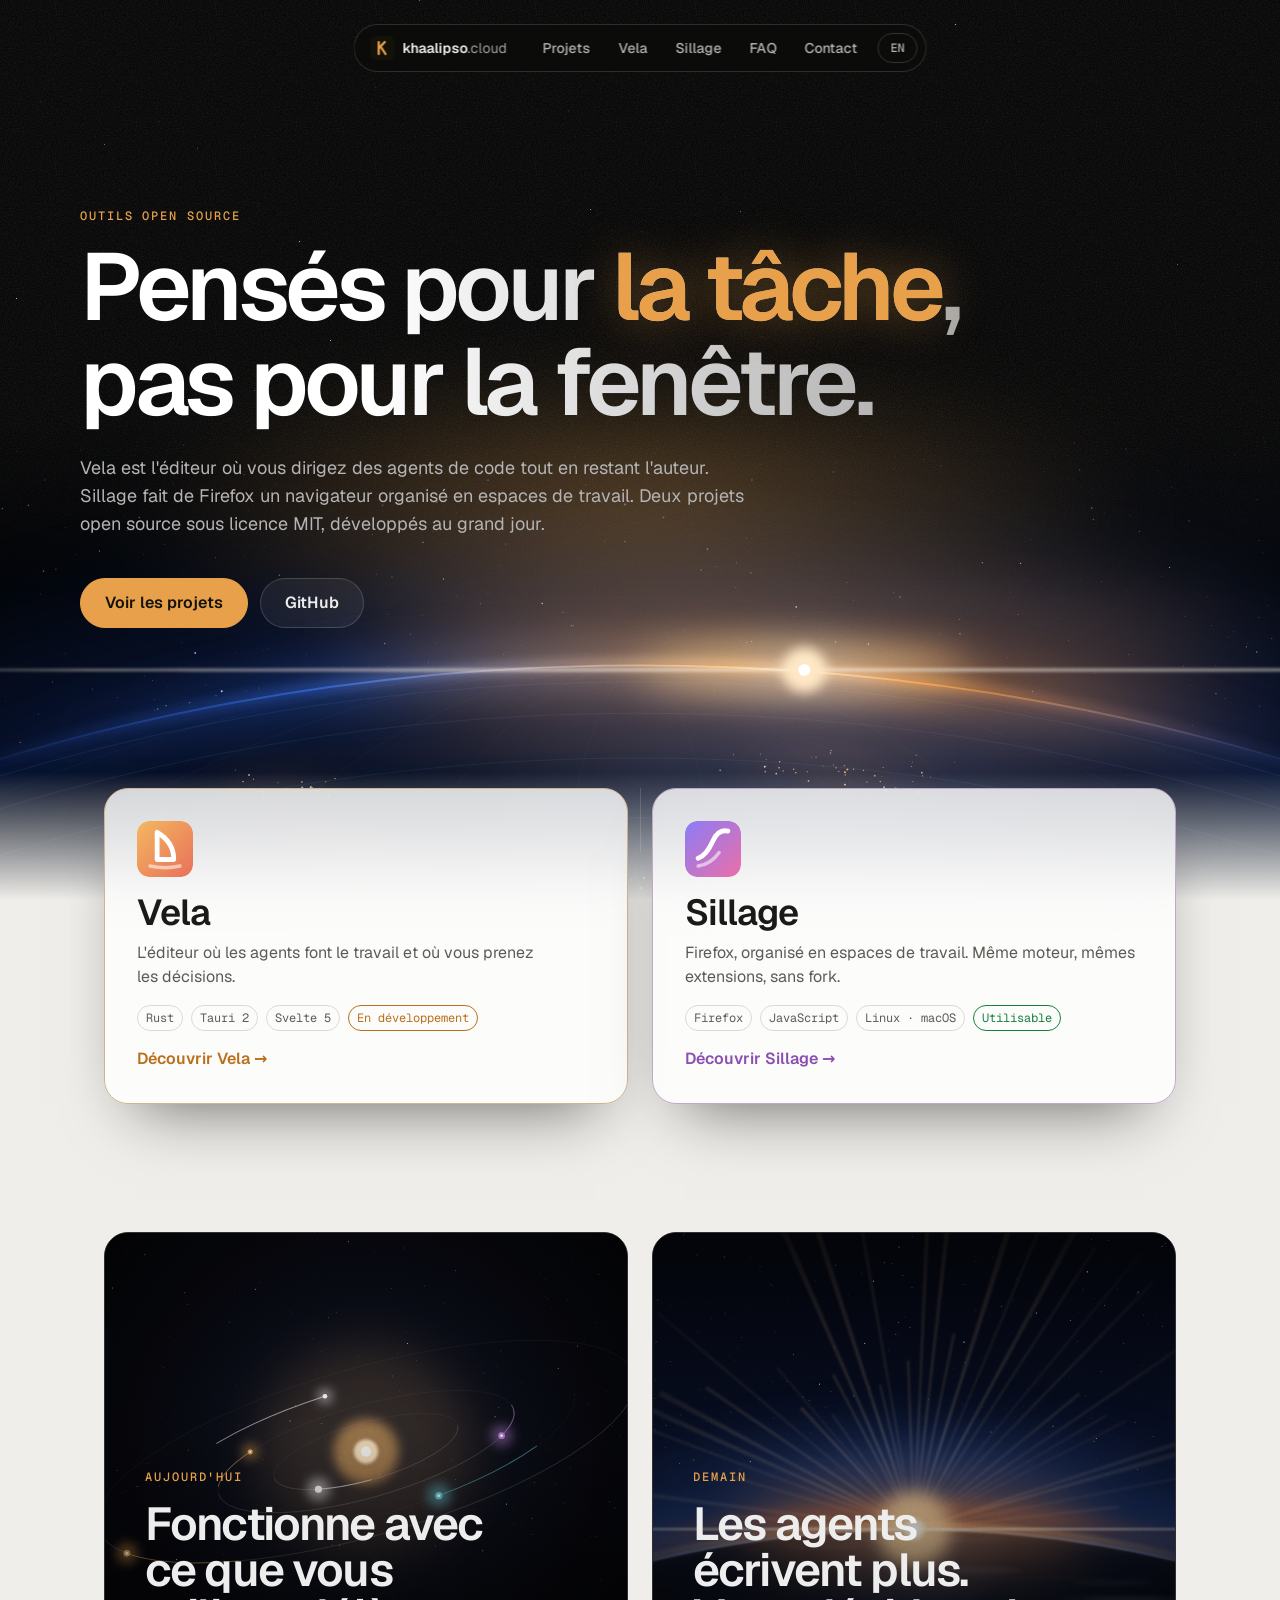
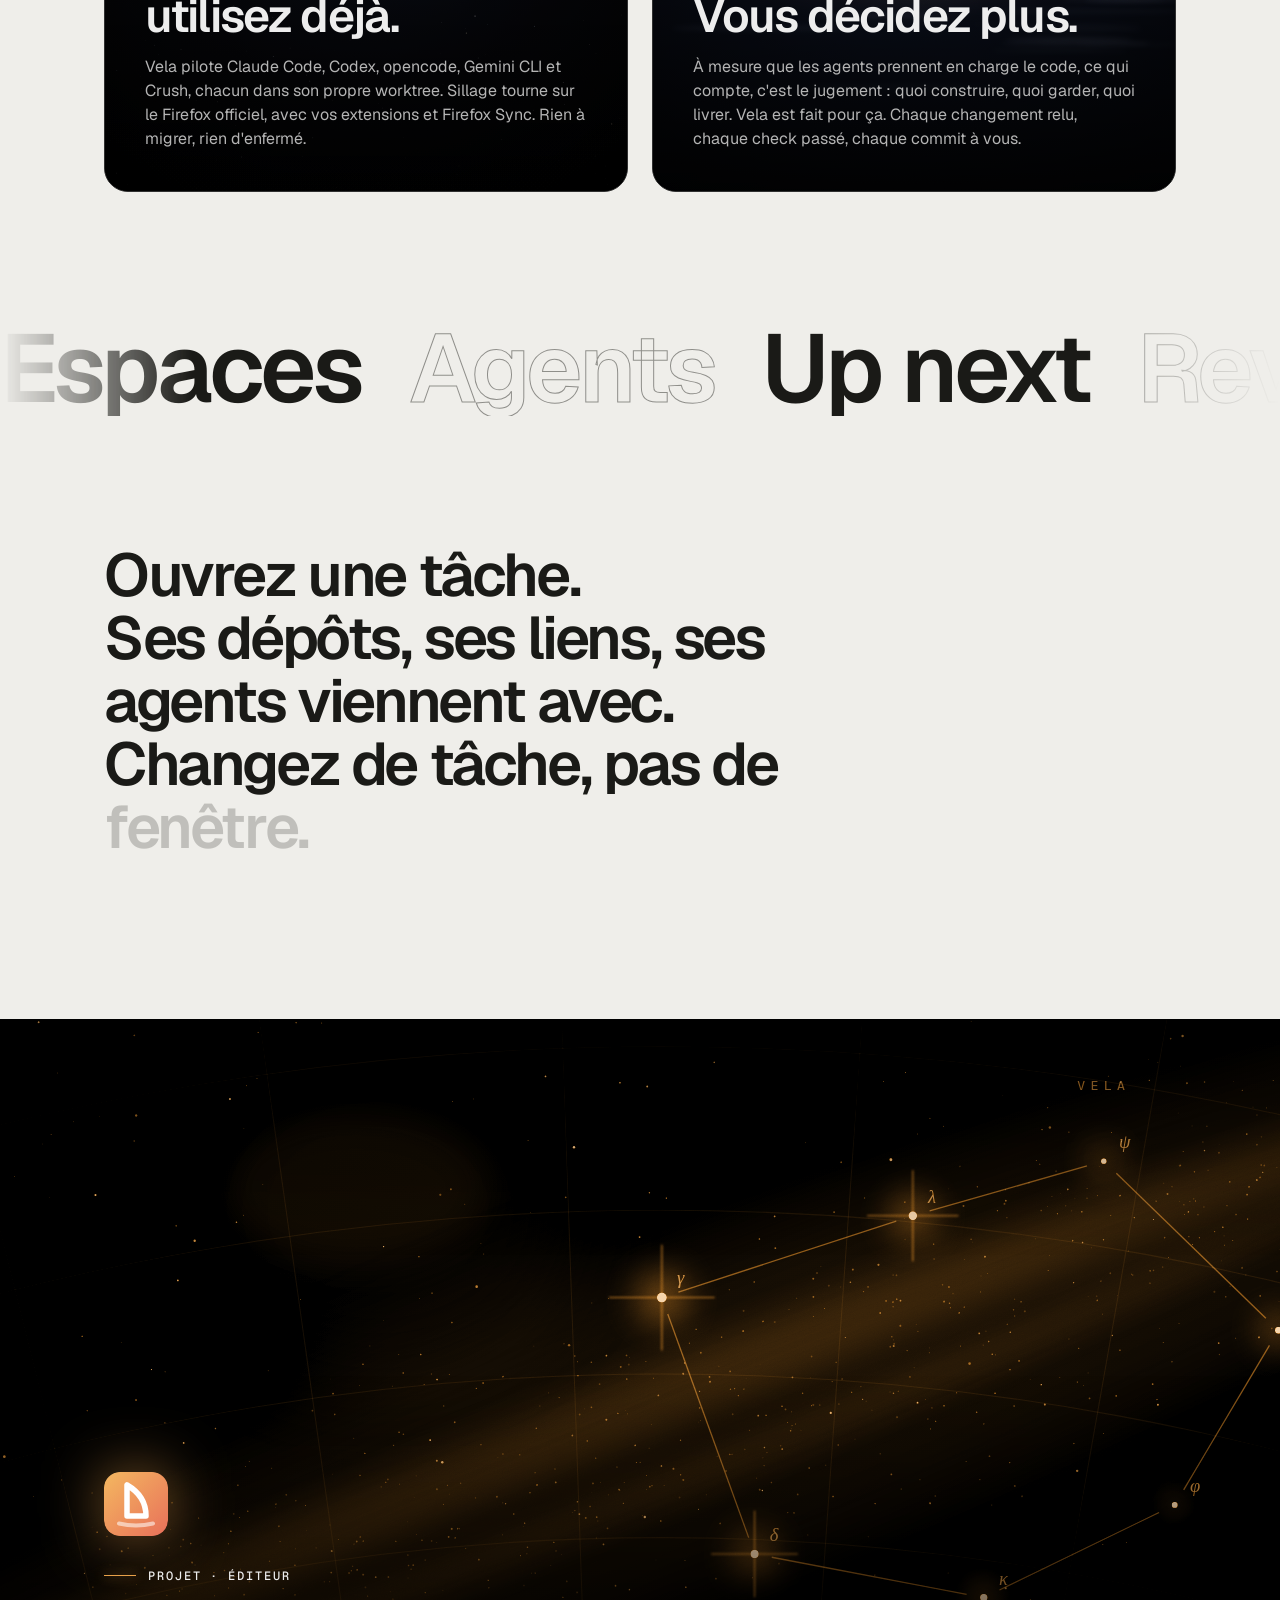
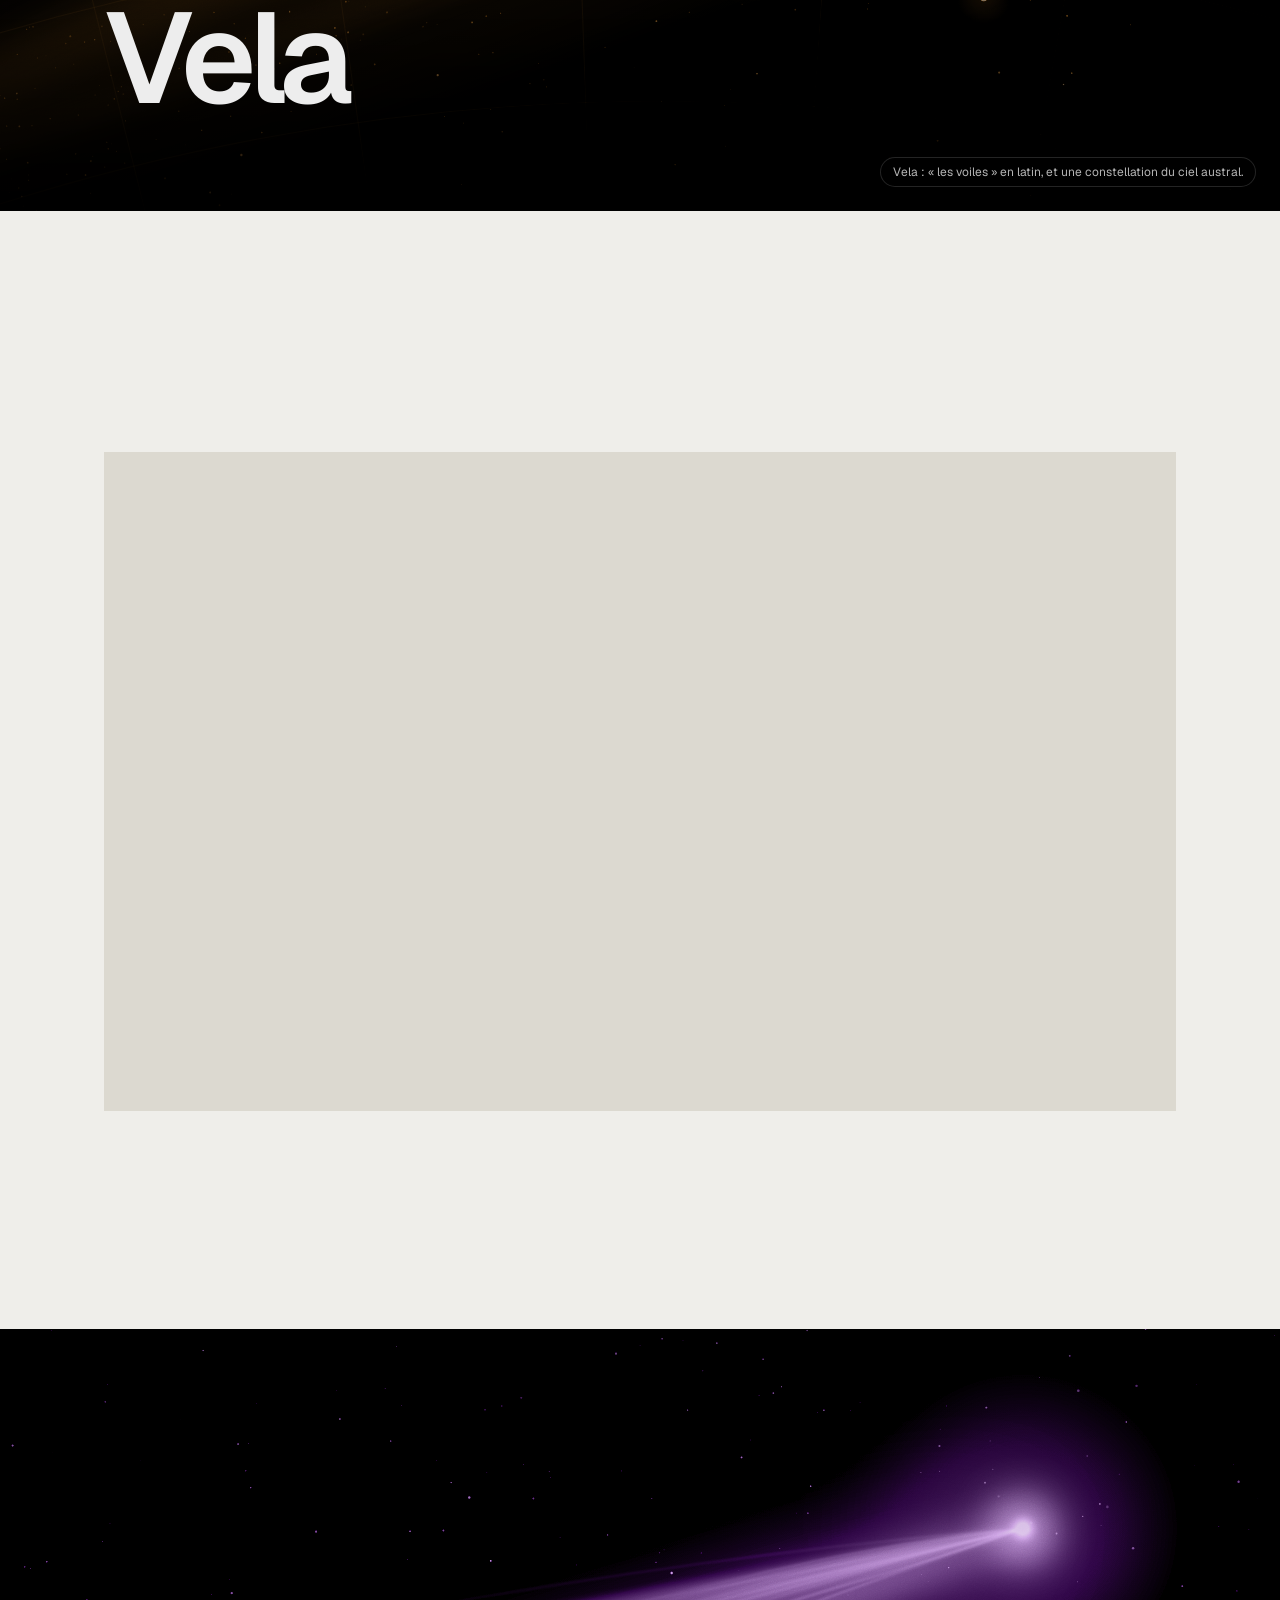
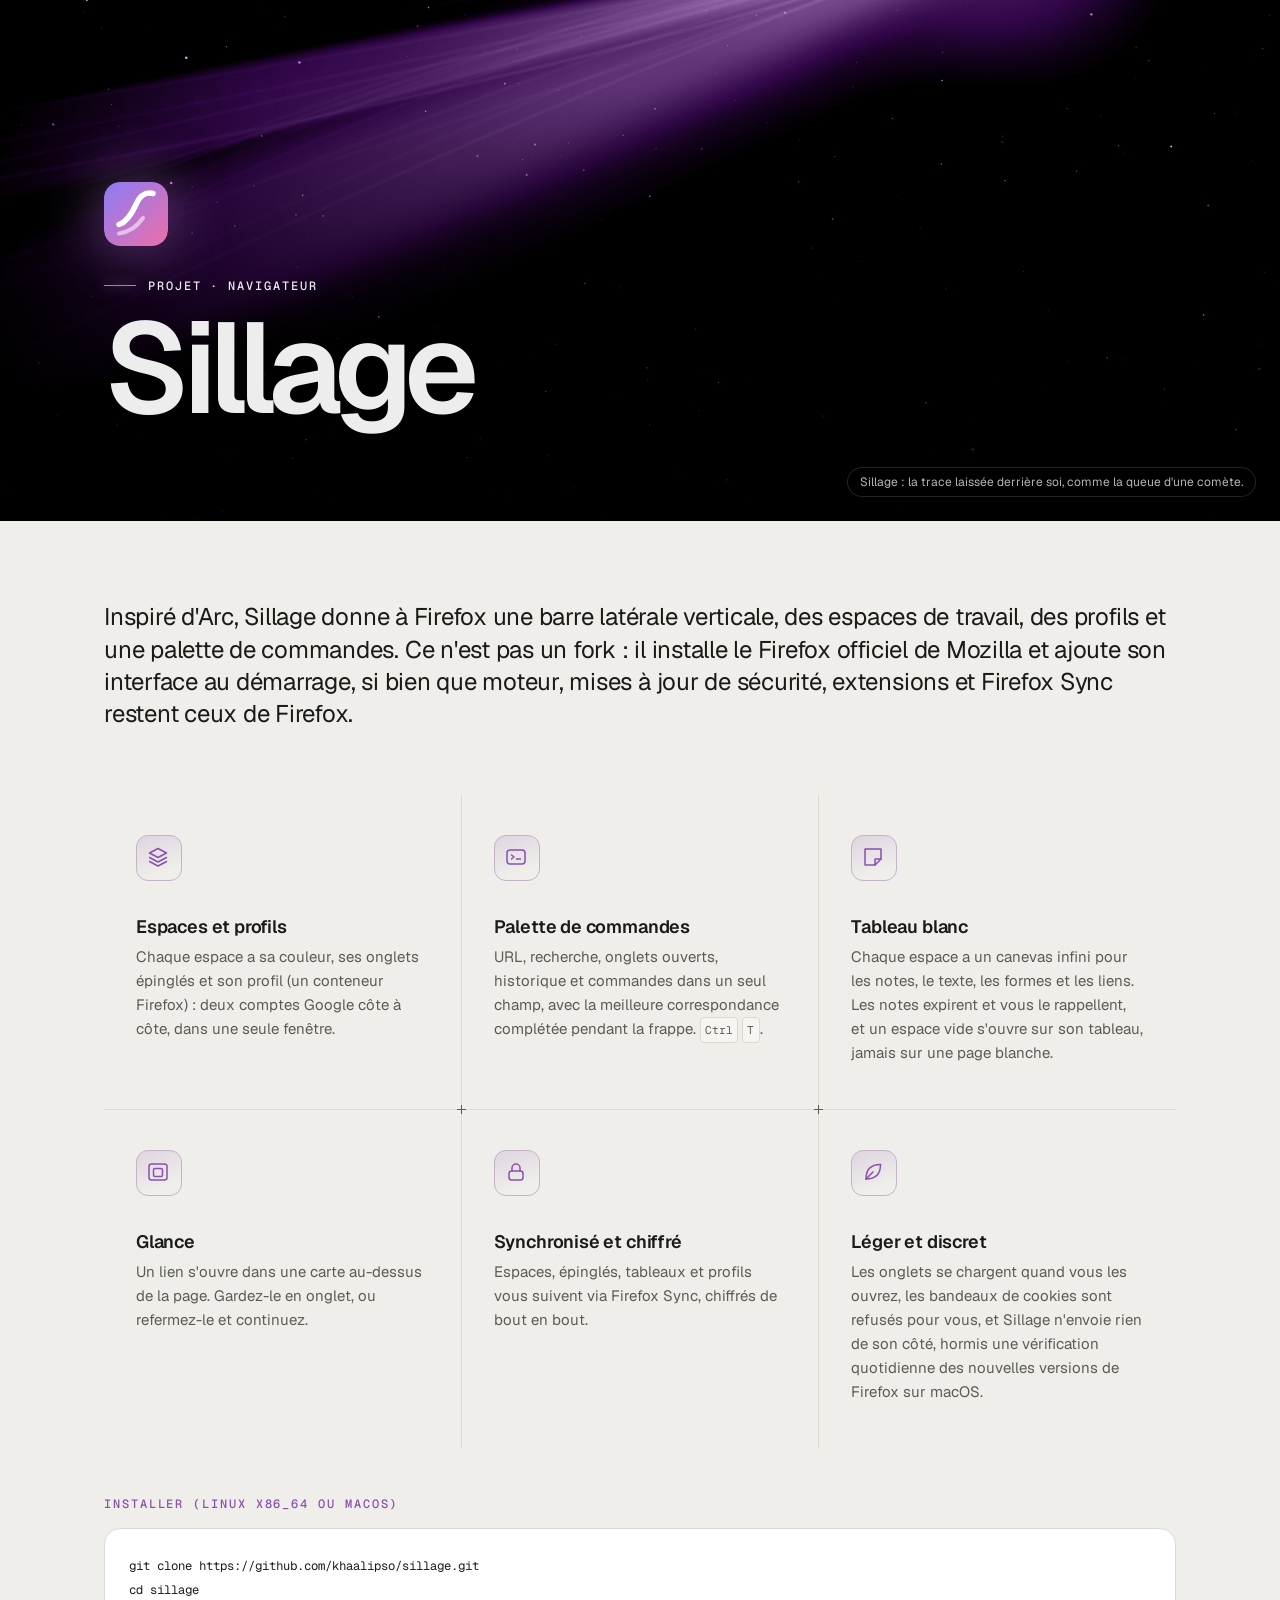
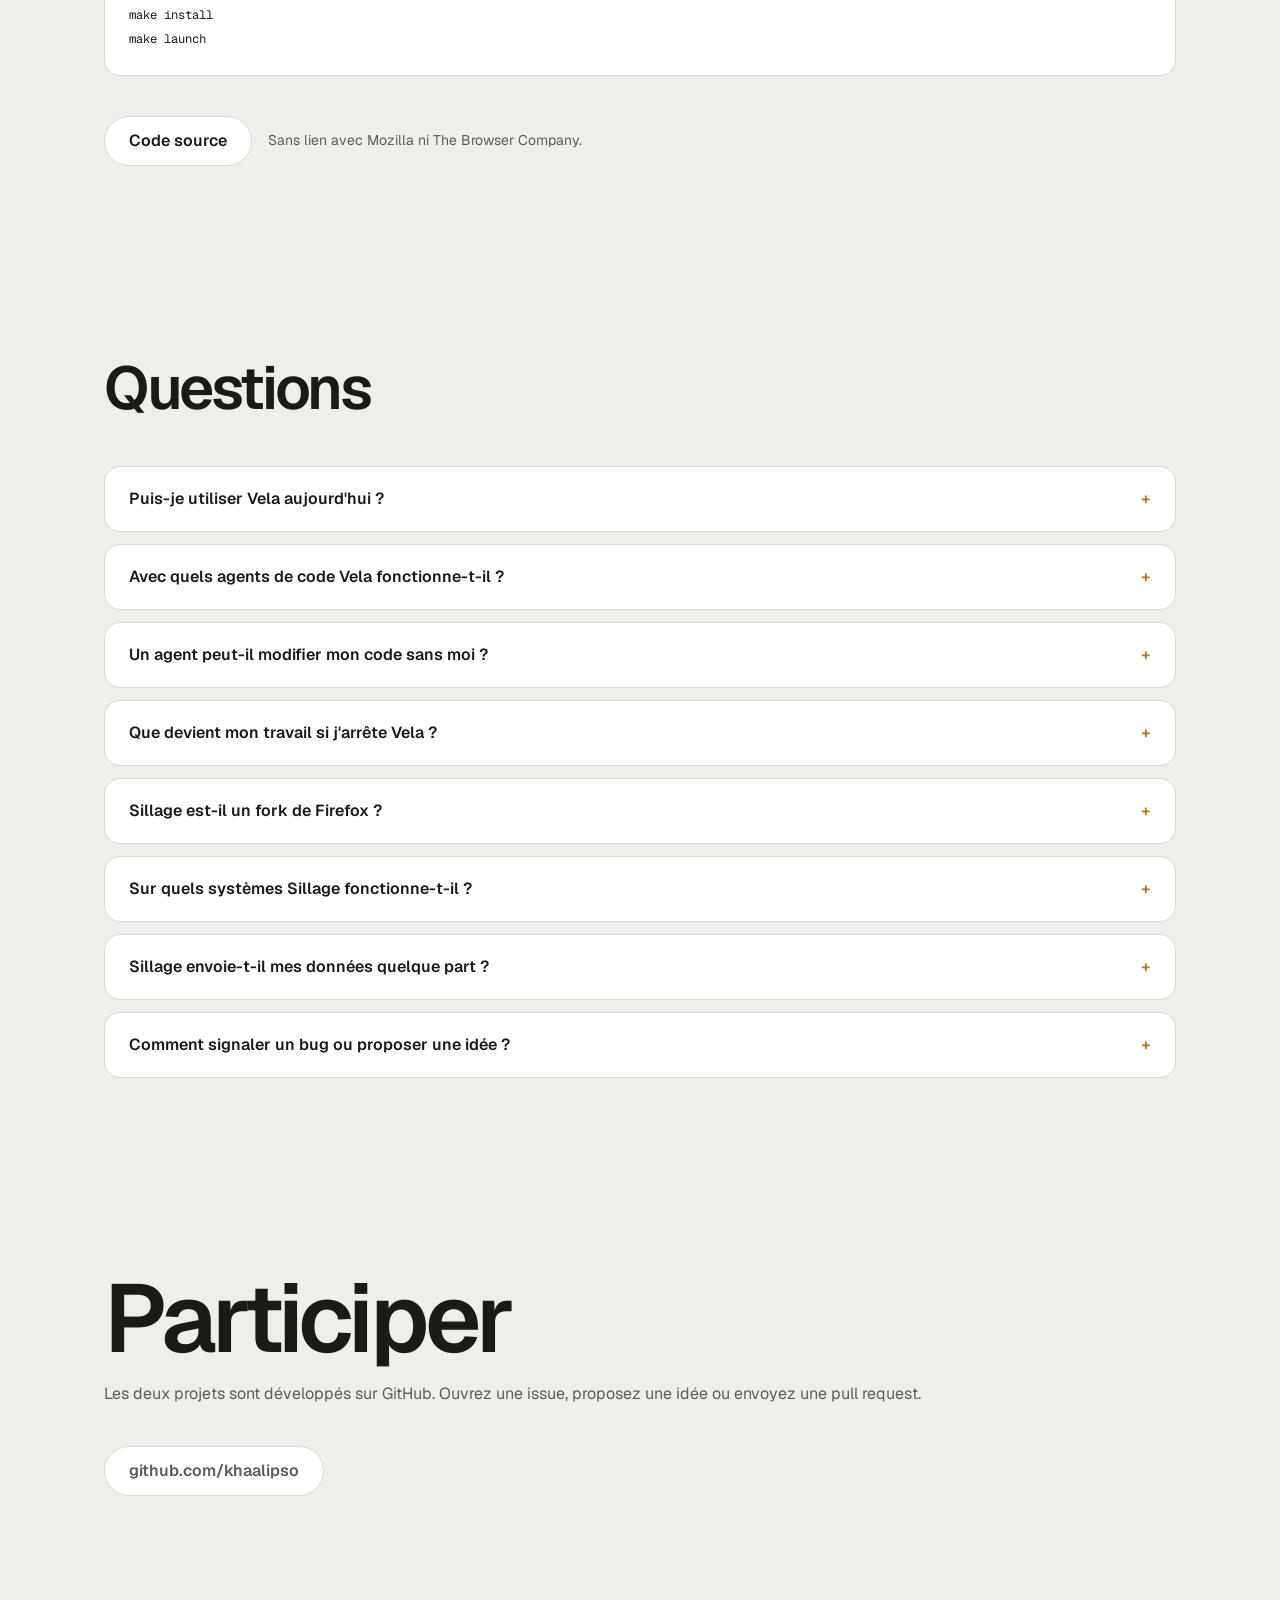
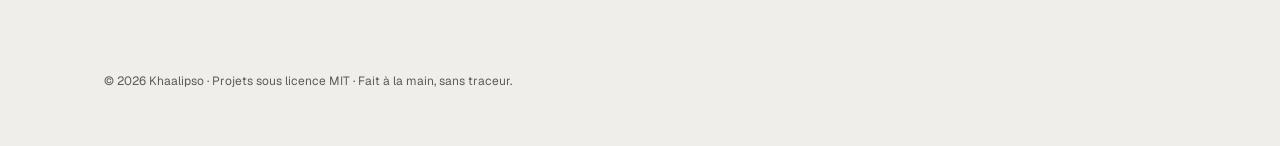
==== commit d0dd8fb2: "Retire le lien github.com/LouisSinan du pied de page (EN et FR) Co-authored-by: factory-droid[bot] <" ====
--- a/fr/index.html
+++ b/fr/index.html
@@ -371,7 +371,6 @@
       <p>Les deux projets sont développés sur GitHub. Ouvrez une issue, proposez une idée ou envoyez une pull request.</p>
       <p class="actions">
         <a class="btn" href="https://github.com/khaalipso">github.com/khaalipso</a>
-        <a class="btn" href="https://github.com/LouisSinan">github.com/LouisSinan</a>
       </p>
     </section>
   </main>
